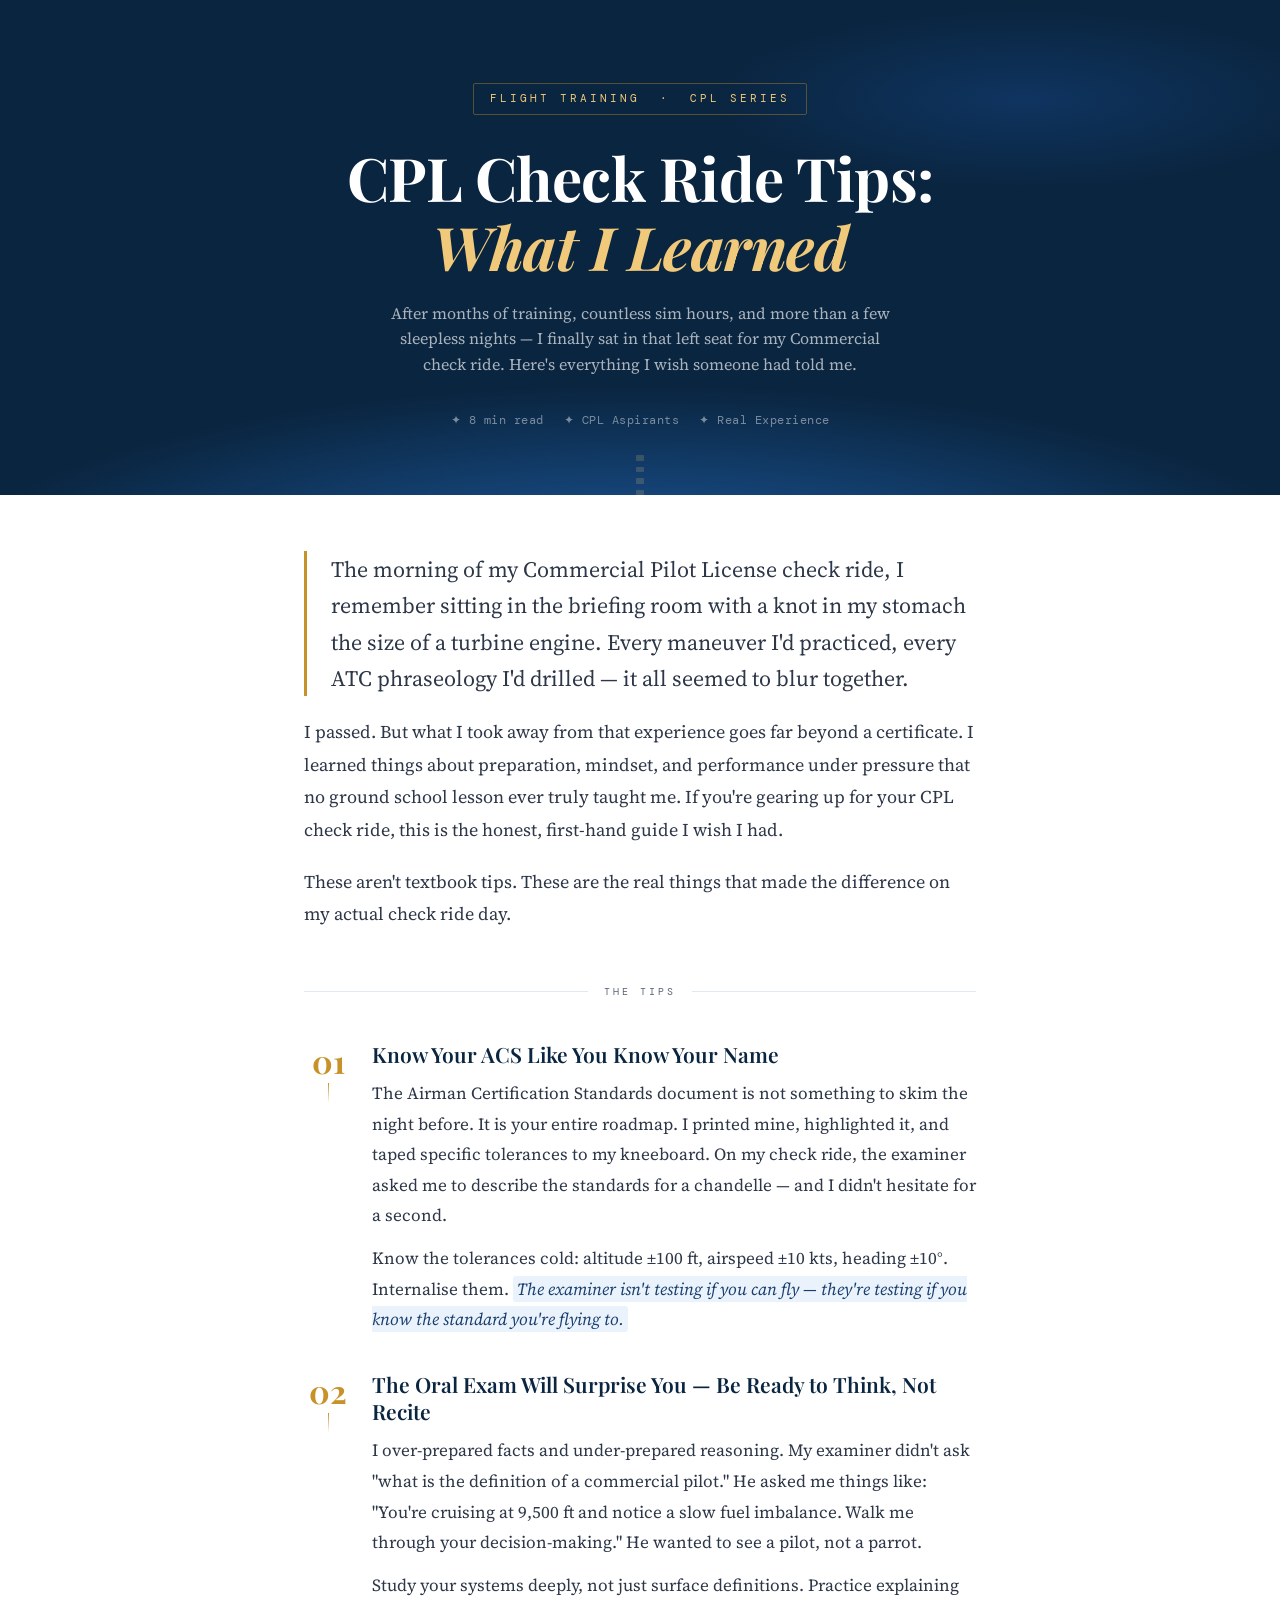
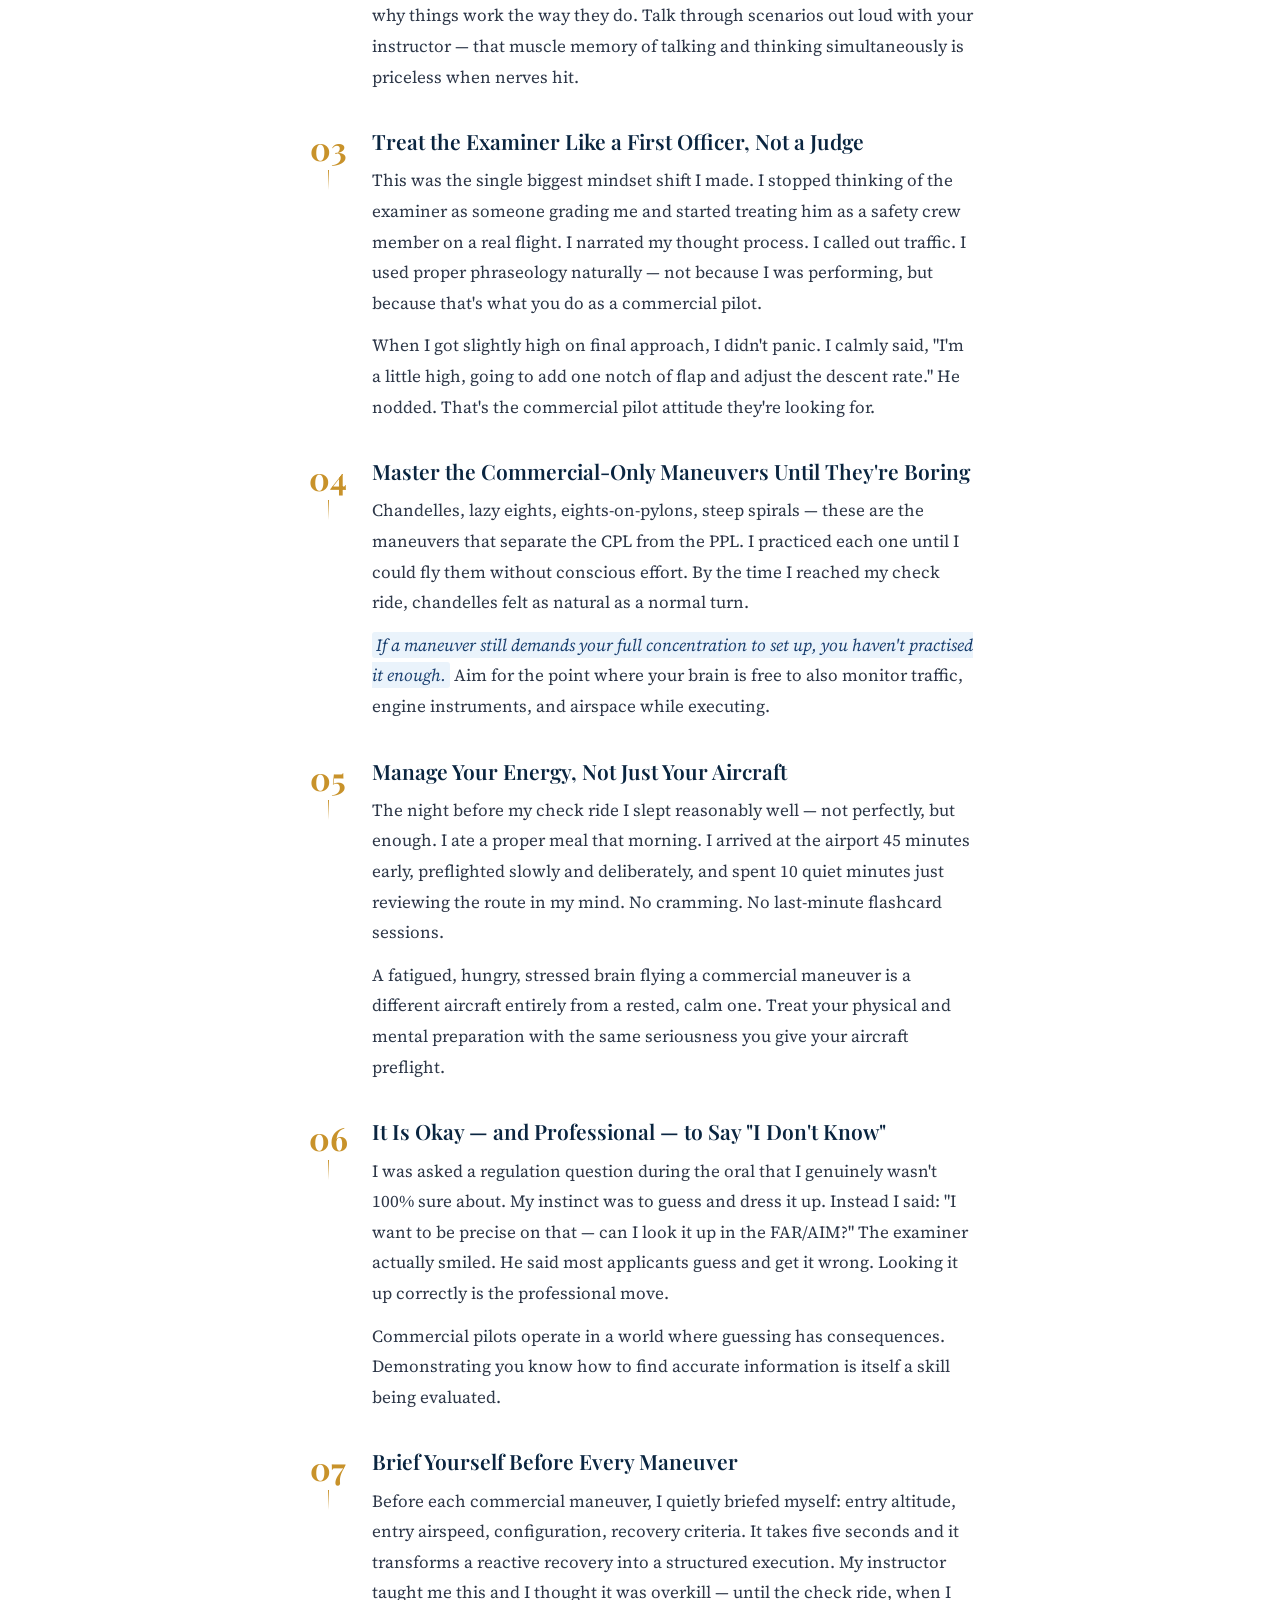
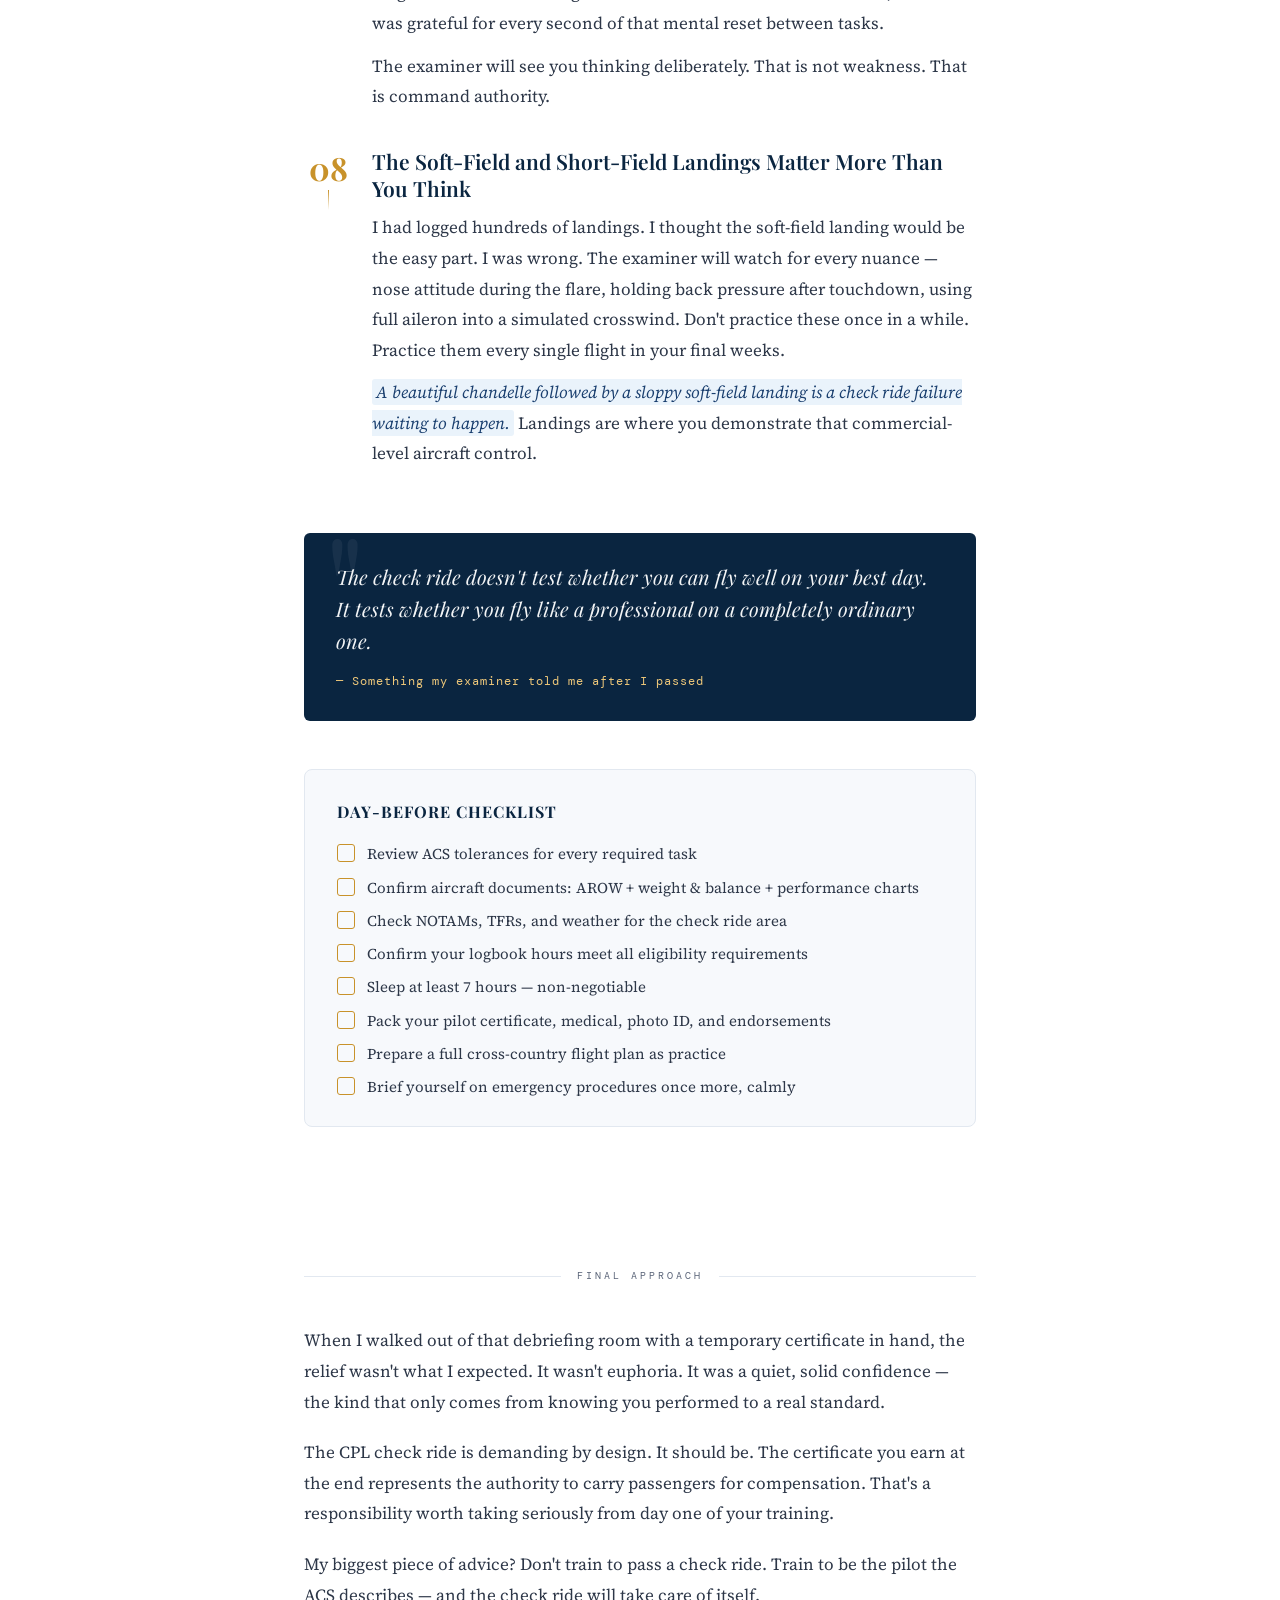
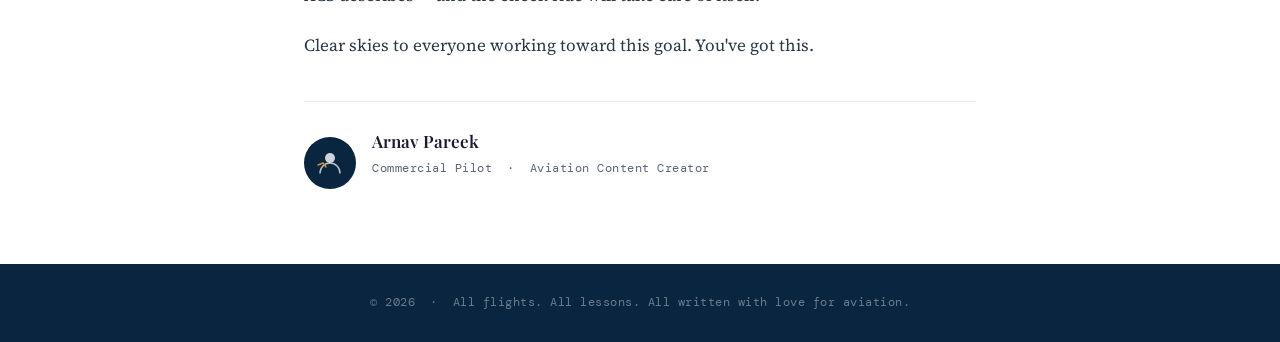
==== cpl-checklist.html @ 3a410eab "Add CPL checklist HTML file with tips and guidelines" ====
<!DOCTYPE html>
<html lang="en">
<head>
  <meta charset="UTF-8" />
  <meta name="viewport" content="width=device-width, initial-scale=1.0"/>
  <title>CPL Check Ride Tips: What I Learned | Pilot Blog</title>
  <link href="https://fonts.googleapis.com/css2?family=Playfair+Display:ital,wght@0,600;0,700;1,600&family=Source+Serif+4:opsz,wght@8..60,300;8..60,400;8..60,500&family=DM+Mono:wght@400;500&display=swap" rel="stylesheet"/>
  <style>
    *, *::before, *::after { box-sizing: border-box; margin: 0; padding: 0; }
    :root {
      --sky: #0a2540;
      --sky-mid: #1a3f6f;
      --horizon: #e8f4fd;
      --gold: #c8922a;
      --gold-light: #f0c97a;
      --ink: #1a1a2e;
      --muted: #5a6478;
      --surface: #ffffff;
      --surface-alt: #f7f9fc;
      --border: #e2e8f0;
      --accent-light: #eaf3fb;
    }
    body {
      font-family: 'Source Serif 4', Georgia, serif;
      background: var(--surface);
      color: var(--ink);
      line-height: 1.8;
      font-size: 18px;
    }
    .hero {
      background: var(--sky);
      color: #fff;
      padding: 80px 24px 64px;
      text-align: center;
      position: relative;
      overflow: hidden;
    }
    .hero::before {
      content: '';
      position: absolute;
      inset: 0;
      background: radial-gradient(ellipse 80% 60% at 50% 120%, #1e5fa8 0%, transparent 70%), radial-gradient(ellipse 40% 30% at 80% 20%, #0f3460 0%, transparent 60%);
    }
    .hero-runway {
      position: absolute;
      bottom: 0; left: 50%;
      transform: translateX(-50%);
      width: 60px;
      height: 40px;
      display: flex;
      flex-direction: column;
      gap: 6px;
      align-items: center;
      opacity: 0.18;
    }
    .hero-runway span {
      width: 8px; height: 10px;
      background: var(--gold-light);
      border-radius: 1px;
    }
    .hero-tag {
      position: relative;
      display: inline-block;
      font-family: 'DM Mono', monospace;
      font-size: 11px;
      letter-spacing: 3px;
      text-transform: uppercase;
      color: var(--gold-light);
      border: 1px solid rgba(200, 146, 42, 0.4);
      padding: 5px 16px;
      border-radius: 2px;
      margin-bottom: 28px;
    }
    .hero h1 {
      position: relative;
      font-family: 'Playfair Display', serif;
      font-size: clamp(32px, 6vw, 60px);
      font-weight: 700;
      line-height: 1.15;
      margin-bottom: 20px;
      letter-spacing: -0.5px;
    }
    .hero h1 em {
      font-style: italic;
      color: var(--gold-light);
    }
    .hero-sub {
      position: relative;
      font-size: 16px;
      color: rgba(255,255,255,0.65);
      max-width: 520px;
      margin: 0 auto 32px;
      line-height: 1.6;
    }
    .hero-meta {
      position: relative;
      display: flex;
      justify-content: center;
      align-items: center;
      gap: 20px;
      font-family: 'DM Mono', monospace;
      font-size: 12px;
      color: rgba(255,255,255,0.45);
      letter-spacing: 0.5px;
    }
    .hero-meta span { display: flex; align-items: center; gap: 6px; }
    .container {
      max-width: 720px;
      margin: 0 auto;
      padding: 0 24px;
    }
    .intro-section { padding: 56px 0 0; }
    .intro-lead {
      font-size: 22px;
      font-weight: 400;
      line-height: 1.65;
      color: var(--ink);
      border-left: 3px solid var(--gold);
      padding-left: 24px;
      margin-bottom: 32px;
    }
    .intro-section p {
      color: #2d3748;
      margin-bottom: 20px;
    }
    .section-divider {
      display: flex;
      align-items: center;
      gap: 16px;
      margin: 52px 0 40px;
    }
    .section-divider span {
      font-family: 'DM Mono', monospace;
      font-size: 10px;
      letter-spacing: 3px;
      text-transform: uppercase;
      color: var(--muted);
      white-space: nowrap;
    }
    .section-divider::before, .section-divider::after {
      content: '';
      flex: 1;
      height: 1px;
      background: var(--border);
    }
    .tips-grid {
      display: flex;
      flex-direction: column;
      gap: 36px;
      padding-bottom: 16px;
    }
    .tip-card {
      display: grid;
      grid-template-columns: 48px 1fr;
      gap: 20px;
      align-items: start;
    }
    .tip-number {
      display: flex;
      flex-direction: column;
      align-items: center;
      padding-top: 4px;
    }
    .tip-num-text {
      font-family: 'Playfair Display', serif;
      font-size: 32px;
      font-weight: 700;
      color: var(--gold);
      line-height: 1;
    }
    .tip-num-line {
      width: 1px;
      flex: 1;
      background: linear-gradient(to bottom, var(--gold), transparent);
      margin-top: 6px;
      min-height: 20px;
    }
    .tip-body h3 {
      font-family: 'Playfair Display', serif;
      font-size: 21px;
      font-weight: 600;
      color: var(--sky);
      margin-bottom: 10px;
      line-height: 1.3;
    }
    .tip-body p {
      color: #2d3748;
      font-size: 17px;
      line-height: 1.8;
      margin-bottom: 12px;
    }
    .tip-body p:last-child { margin-bottom: 0; }
    .tip-highlight {
      display: inline;
      background: var(--accent-light);
      color: var(--sky-mid);
      font-style: italic;
      padding: 1px 4px;
      border-radius: 3px;
    }
    .callout {
      background: var(--sky);
      color: #fff;
      border-radius: 6px;
      padding: 28px 32px;
      margin: 48px 0;
      position: relative;
      overflow: hidden;
    }
    .callout::before {
      content: '"';
      position: absolute;
      top: -20px; left: 20px;
      font-family: 'Playfair Display', serif;
      font-size: 140px;
      color: rgba(255,255,255,0.06);
      line-height: 1;
    }
    .callout p {
      font-family: 'Playfair Display', serif;
      font-size: 20px;
      font-style: italic;
      line-height: 1.6;
      color: rgba(255,255,255,0.95);
      position: relative;
    }
    .callout cite {
      display: block;
      margin-top: 14px;
      font-family: 'DM Mono', monospace;
      font-size: 12px;
      letter-spacing: 1px;
      color: var(--gold-light);
      font-style: normal;
    }
    .checklist-section {
      background: var(--surface-alt);
      border: 1px solid var(--border);
      border-radius: 8px;
      padding: 28px 32px;
      margin: 40px 0;
    }
    .checklist-section h4 {
      font-family: 'Playfair Display', serif;
      font-size: 16px;
      color: var(--sky);
      margin-bottom: 16px;
      text-transform: uppercase;
      letter-spacing: 1px;
    }
    .checklist-section ul {
      list-style: none;
      display: flex;
      flex-direction: column;
      gap: 10px;
    }
    .checklist-section li {
      display: flex;
      align-items: flex-start;
      gap: 12px;
      font-size: 15px;
      color: #2d3748;
      line-height: 1.55;
    }
    .checklist-section li::before {
      content: '';
      display: block;
      min-width: 18px;
      height: 18px;
      border: 1.5px solid var(--gold);
      border-radius: 3px;
      margin-top: 2px;
    }
    .closing-section {
      padding: 48px 0 64px;
    }
    .closing-section p {
      color: #2d3748;
      margin-bottom: 20px;
      font-size: 17px;
      line-height: 1.8;
    }
    .sign-off {
      margin-top: 40px;
      padding-top: 24px;
      border-top: 1px solid var(--border);
      display: flex;
      align-items: center;
      gap: 16px;
    }
    .sign-avatar {
      width: 52px; height: 52px;
      background: var(--sky);
      border-radius: 50%;
      display: flex;
      align-items: center;
      justify-content: center;
    }
    .sign-avatar svg { width: 28px; height: 28px; }
    .sign-text p:first-child {
      font-family: 'Playfair Display', serif;
      font-size: 17px;
      font-weight: 600;
      color: var(--ink);
      margin-bottom: 2px;
    }
    .sign-text p:last-child {
      font-family: 'DM Mono', monospace;
      font-size: 12px;
      color: var(--muted);
      letter-spacing: 0.5px;
    }
    footer {
      background: var(--sky);
      color: rgba(255,255,255,0.4);
      text-align: center;
      padding: 28px 16px;
      font-family: 'DM Mono', monospace;
      font-size: 12px;
      letter-spacing: 0.5px;
    }
    @media (max-width: 600px) {
      .tip-card { grid-template-columns: 36px 1fr; gap: 14px; }
      .tip-num-text { font-size: 24px; }
      .callout { padding: 22px 20px; }
      .checklist-section { padding: 22px 18px; }
    }
  </style>
</head>
<body>
  <header class="hero">
    <div class="hero-runway">
      <span></span><span></span><span></span><span></span>
    </div>
    <div class="hero-tag">Flight Training &nbsp;·&nbsp; CPL Series</div>
    <h1>CPL Check Ride Tips:<br/><em>What I Learned</em></h1>
    <p class="hero-sub">After months of training, countless sim hours, and more than a few sleepless nights — I finally sat in that left seat for my Commercial check ride. Here's everything I wish someone had told me.</p>
    <div class="hero-meta">
      <span>✦ 8 min read</span>
      <span>✦ CPL Aspirants</span>
      <span>✦ Real Experience</span>
    </div>
  </header>
  <main>
    <div class="container">
      <section class="intro-section">
        <p class="intro-lead">The morning of my Commercial Pilot License check ride, I remember sitting in the briefing room with a knot in my stomach the size of a turbine engine. Every maneuver I'd practiced, every ATC phraseology I'd drilled — it all seemed to blur together.</p>
        <p>I passed. But what I took away from that experience goes far beyond a certificate. I learned things about preparation, mindset, and performance under pressure that no ground school lesson ever truly taught me. If you're gearing up for your CPL check ride, this is the honest, first-hand guide I wish I had.</p>
        <p>These aren't textbook tips. These are the real things that made the difference on my actual check ride day.</p>
      </section>
      <div class="section-divider"><span>The Tips</span></div>
      <div class="tips-grid">
        <div class="tip-card">
          <div class="tip-number"><span class="tip-num-text">01</span><div class="tip-num-line"></div></div>
          <div class="tip-body">
            <h3>Know Your ACS Like You Know Your Name</h3>
            <p>The Airman Certification Standards document is not something to skim the night before. It is your entire roadmap. I printed mine, highlighted it, and taped specific tolerances to my kneeboard. On my check ride, the examiner asked me to describe the standards for a chandelle — and I didn't hesitate for a second.</p>
            <p>Know the tolerances cold: altitude ±100 ft, airspeed ±10 kts, heading ±10°. Internalise them. <span class="tip-highlight">The examiner isn't testing if you can fly — they're testing if you know the standard you're flying to.</span></p>
          </div>
        </div>
        <div class="tip-card">
          <div class="tip-number"><span class="tip-num-text">02</span><div class="tip-num-line"></div></div>
          <div class="tip-body">
            <h3>The Oral Exam Will Surprise You — Be Ready to Think, Not Recite</h3>
            <p>I over-prepared facts and under-prepared reasoning. My examiner didn't ask "what is the definition of a commercial pilot." He asked me things like: "You're cruising at 9,500 ft and notice a slow fuel imbalance. Walk me through your decision-making." He wanted to see a pilot, not a parrot.</p>
            <p>Study your systems deeply, not just surface definitions. Practice explaining why things work the way they do. Talk through scenarios out loud with your instructor — that muscle memory of talking and thinking simultaneously is priceless when nerves hit.</p>
          </div>
        </div>
        <div class="tip-card">
          <div class="tip-number"><span class="tip-num-text">03</span><div class="tip-num-line"></div></div>
          <div class="tip-body">
            <h3>Treat the Examiner Like a First Officer, Not a Judge</h3>
            <p>This was the single biggest mindset shift I made. I stopped thinking of the examiner as someone grading me and started treating him as a safety crew member on a real flight. I narrated my thought process. I called out traffic. I used proper phraseology naturally — not because I was performing, but because that's what you do as a commercial pilot.</p>
            <p>When I got slightly high on final approach, I didn't panic. I calmly said, "I'm a little high, going to add one notch of flap and adjust the descent rate." He nodded. That's the commercial pilot attitude they're looking for.</p>
          </div>
        </div>
        <div class="tip-card">
          <div class="tip-number"><span class="tip-num-text">04</span><div class="tip-num-line"></div></div>
          <div class="tip-body">
            <h3>Master the Commercial-Only Maneuvers Until They're Boring</h3>
            <p>Chandelles, lazy eights, eights-on-pylons, steep spirals — these are the maneuvers that separate the CPL from the PPL. I practiced each one until I could fly them without conscious effort. By the time I reached my check ride, chandelles felt as natural as a normal turn.</p>
            <p><span class="tip-highlight">If a maneuver still demands your full concentration to set up, you haven't practised it enough.</span> Aim for the point where your brain is free to also monitor traffic, engine instruments, and airspace while executing.</p>
          </div>
        </div>
        <div class="tip-card">
          <div class="tip-number"><span class="tip-num-text">05</span><div class="tip-num-line"></div></div>
          <div class="tip-body">
            <h3>Manage Your Energy, Not Just Your Aircraft</h3>
            <p>The night before my check ride I slept reasonably well — not perfectly, but enough. I ate a proper meal that morning. I arrived at the airport 45 minutes early, preflighted slowly and deliberately, and spent 10 quiet minutes just reviewing the route in my mind. No cramming. No last-minute flashcard sessions.</p>
            <p>A fatigued, hungry, stressed brain flying a commercial maneuver is a different aircraft entirely from a rested, calm one. Treat your physical and mental preparation with the same seriousness you give your aircraft preflight.</p>
          </div>
        </div>
        <div class="tip-card">
          <div class="tip-number"><span class="tip-num-text">06</span><div class="tip-num-line"></div></div>
          <div class="tip-body">
            <h3>It Is Okay — and Professional — to Say "I Don't Know"</h3>
            <p>I was asked a regulation question during the oral that I genuinely wasn't 100% sure about. My instinct was to guess and dress it up. Instead I said: "I want to be precise on that — can I look it up in the FAR/AIM?" The examiner actually smiled. He said most applicants guess and get it wrong. Looking it up correctly is the professional move.</p>
            <p>Commercial pilots operate in a world where guessing has consequences. Demonstrating you know how to find accurate information is itself a skill being evaluated.</p>
          </div>
        </div>
        <div class="tip-card">
          <div class="tip-number"><span class="tip-num-text">07</span><div class="tip-num-line"></div></div>
          <div class="tip-body">
            <h3>Brief Yourself Before Every Maneuver</h3>
            <p>Before each commercial maneuver, I quietly briefed myself: entry altitude, entry airspeed, configuration, recovery criteria. It takes five seconds and it transforms a reactive recovery into a structured execution. My instructor taught me this and I thought it was overkill — until the check ride, when I was grateful for every second of that mental reset between tasks.</p>
            <p>The examiner will see you thinking deliberately. That is not weakness. That is command authority.</p>
          </div>
        </div>
        <div class="tip-card">
          <div class="tip-number"><span class="tip-num-text">08</span><div class="tip-num-line"></div></div>
          <div class="tip-body">
            <h3>The Soft-Field and Short-Field Landings Matter More Than You Think</h3>
            <p>I had logged hundreds of landings. I thought the soft-field landing would be the easy part. I was wrong. The examiner will watch for every nuance — nose attitude during the flare, holding back pressure after touchdown, using full aileron into a simulated crosswind. Don't practice these once in a while. Practice them every single flight in your final weeks.</p>
            <p><span class="tip-highlight">A beautiful chandelle followed by a sloppy soft-field landing is a check ride failure waiting to happen.</span> Landings are where you demonstrate that commercial-level aircraft control.</p>
          </div>
        </div>
      </div>
      <blockquote class="callout">
        <p>The check ride doesn't test whether you can fly well on your best day. It tests whether you fly like a professional on a completely ordinary one.</p>
        <cite>— Something my examiner told me after I passed</cite>
      </blockquote>
      <div class="checklist-section">
        <h4>Day-Before Checklist</h4>
        <ul>
          <li>Review ACS tolerances for every required task</li>
          <li>Confirm aircraft documents: AROW + weight & balance + performance charts</li>
          <li>Check NOTAMs, TFRs, and weather for the check ride area</li>
          <li>Confirm your logbook hours meet all eligibility requirements</li>
          <li>Sleep at least 7 hours — non-negotiable</li>
          <li>Pack your pilot certificate, medical, photo ID, and endorsements</li>
          <li>Prepare a full cross-country flight plan as practice</li>
          <li>Brief yourself on emergency procedures once more, calmly</li>
        </ul>
      </div>
      <section class="closing-section">
        <div class="section-divider"><span>Final Approach</span></div>
        <p>When I walked out of that debriefing room with a temporary certificate in hand, the relief wasn't what I expected. It wasn't euphoria. It was a quiet, solid confidence — the kind that only comes from knowing you performed to a real standard.</p>
        <p>The CPL check ride is demanding by design. It should be. The certificate you earn at the end represents the authority to carry passengers for compensation. That's a responsibility worth taking seriously from day one of your training.</p>
        <p>My biggest piece of advice? Don't train to pass a check ride. Train to be the pilot the ACS describes — and the check ride will take care of itself.</p>
        <p>Clear skies to everyone working toward this goal. You've got this.</p>
        <div class="sign-off">
          <div class="sign-avatar">
            <svg viewBox="0 0 28 28" fill="none" xmlns="http://www.w3.org/2000/svg">
              <circle cx="14" cy="9" r="5" fill="rgba(255,255,255,0.8)"/>
              <path d="M4 24c0-5.523 4.477-10 10-10s10 4.477 10 10" stroke="rgba(255,255,255,0.7)" stroke-width="1.5" stroke-linecap="round"/>
              <path d="M2 16l5-2 3 4" stroke="#c8922a" stroke-width="1.5" stroke-linecap="round" stroke-linejoin="round"/>
            </svg>
          </div>
          <div class="sign-text">
            <p>Arnav Pareek</p>
            <p>Commercial Pilot &nbsp;·&nbsp; Aviation Content Creator</p>
          </div>
        </div>
      </section>
    </div>
  </main>
  <footer>
    <p>© 2026 &nbsp;·&nbsp; All flights. All lessons. All written with love for aviation.</p>
  </footer>
</body>
</html>
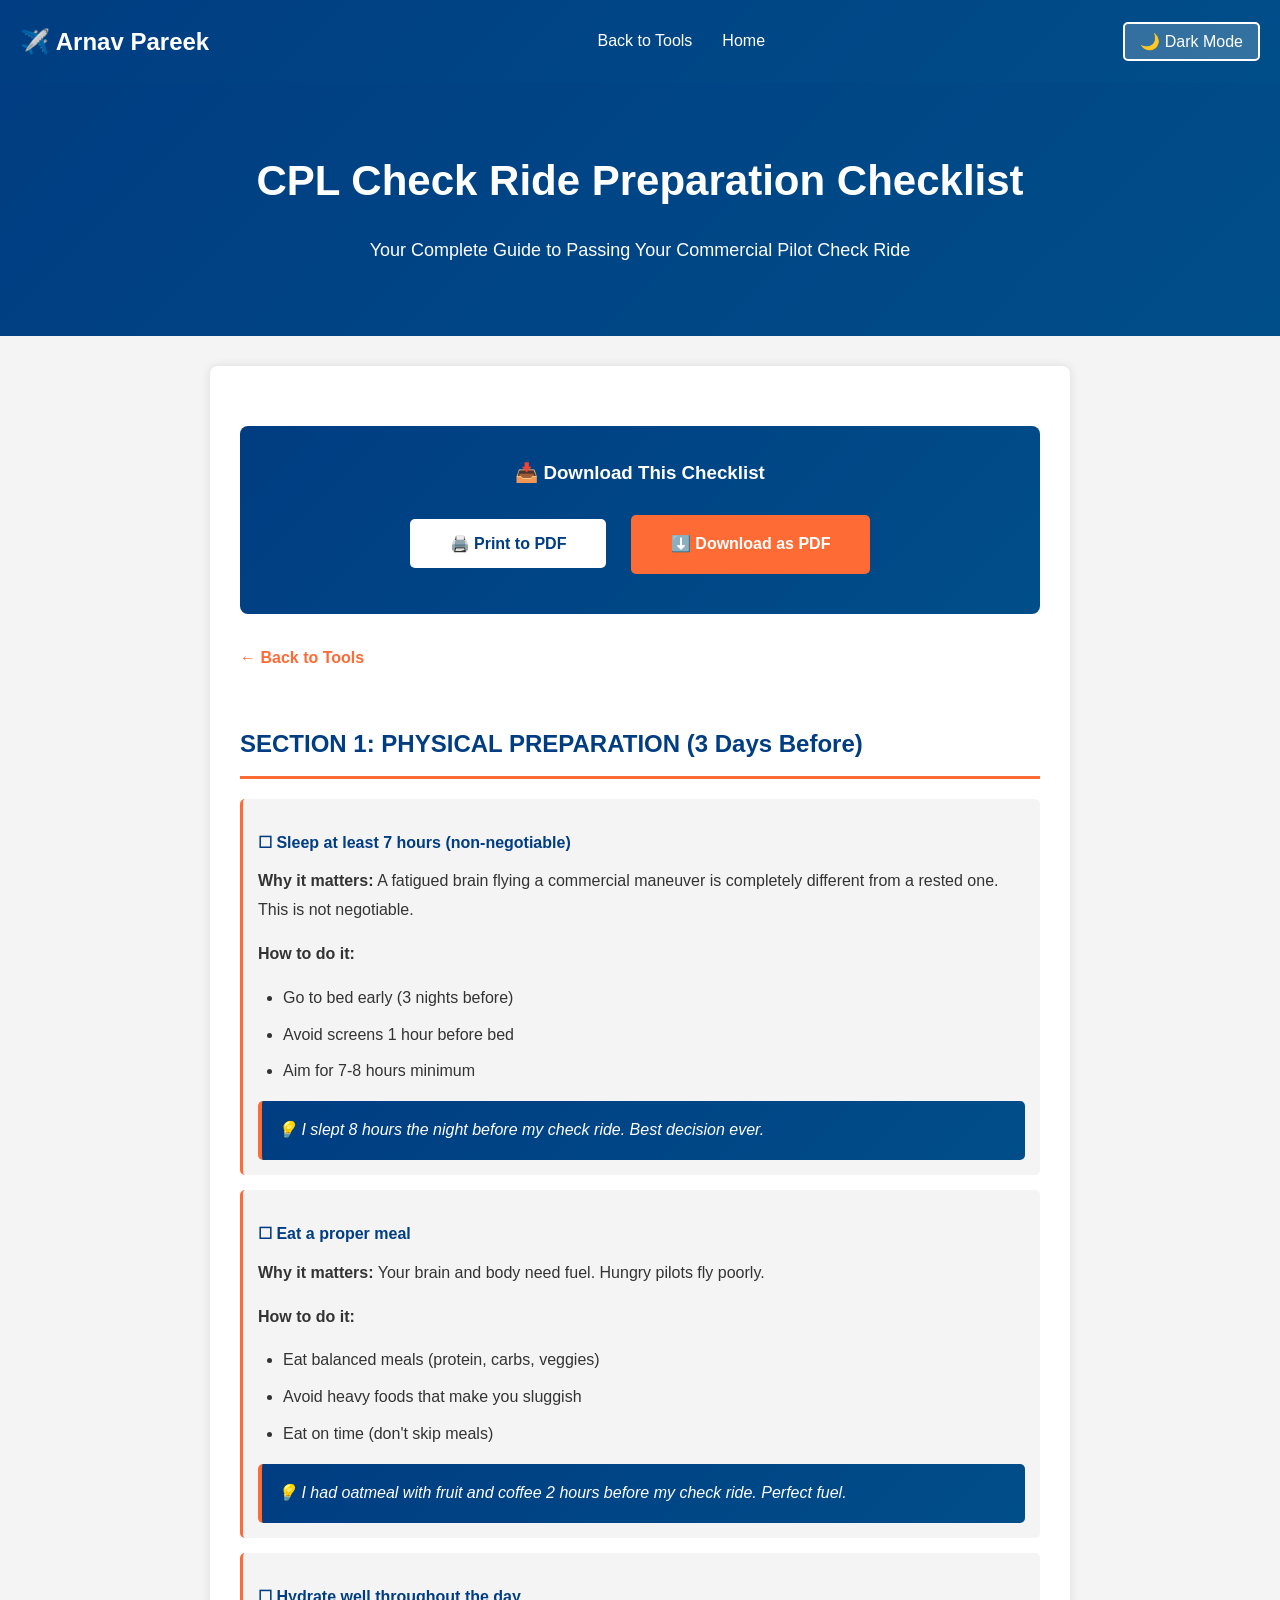
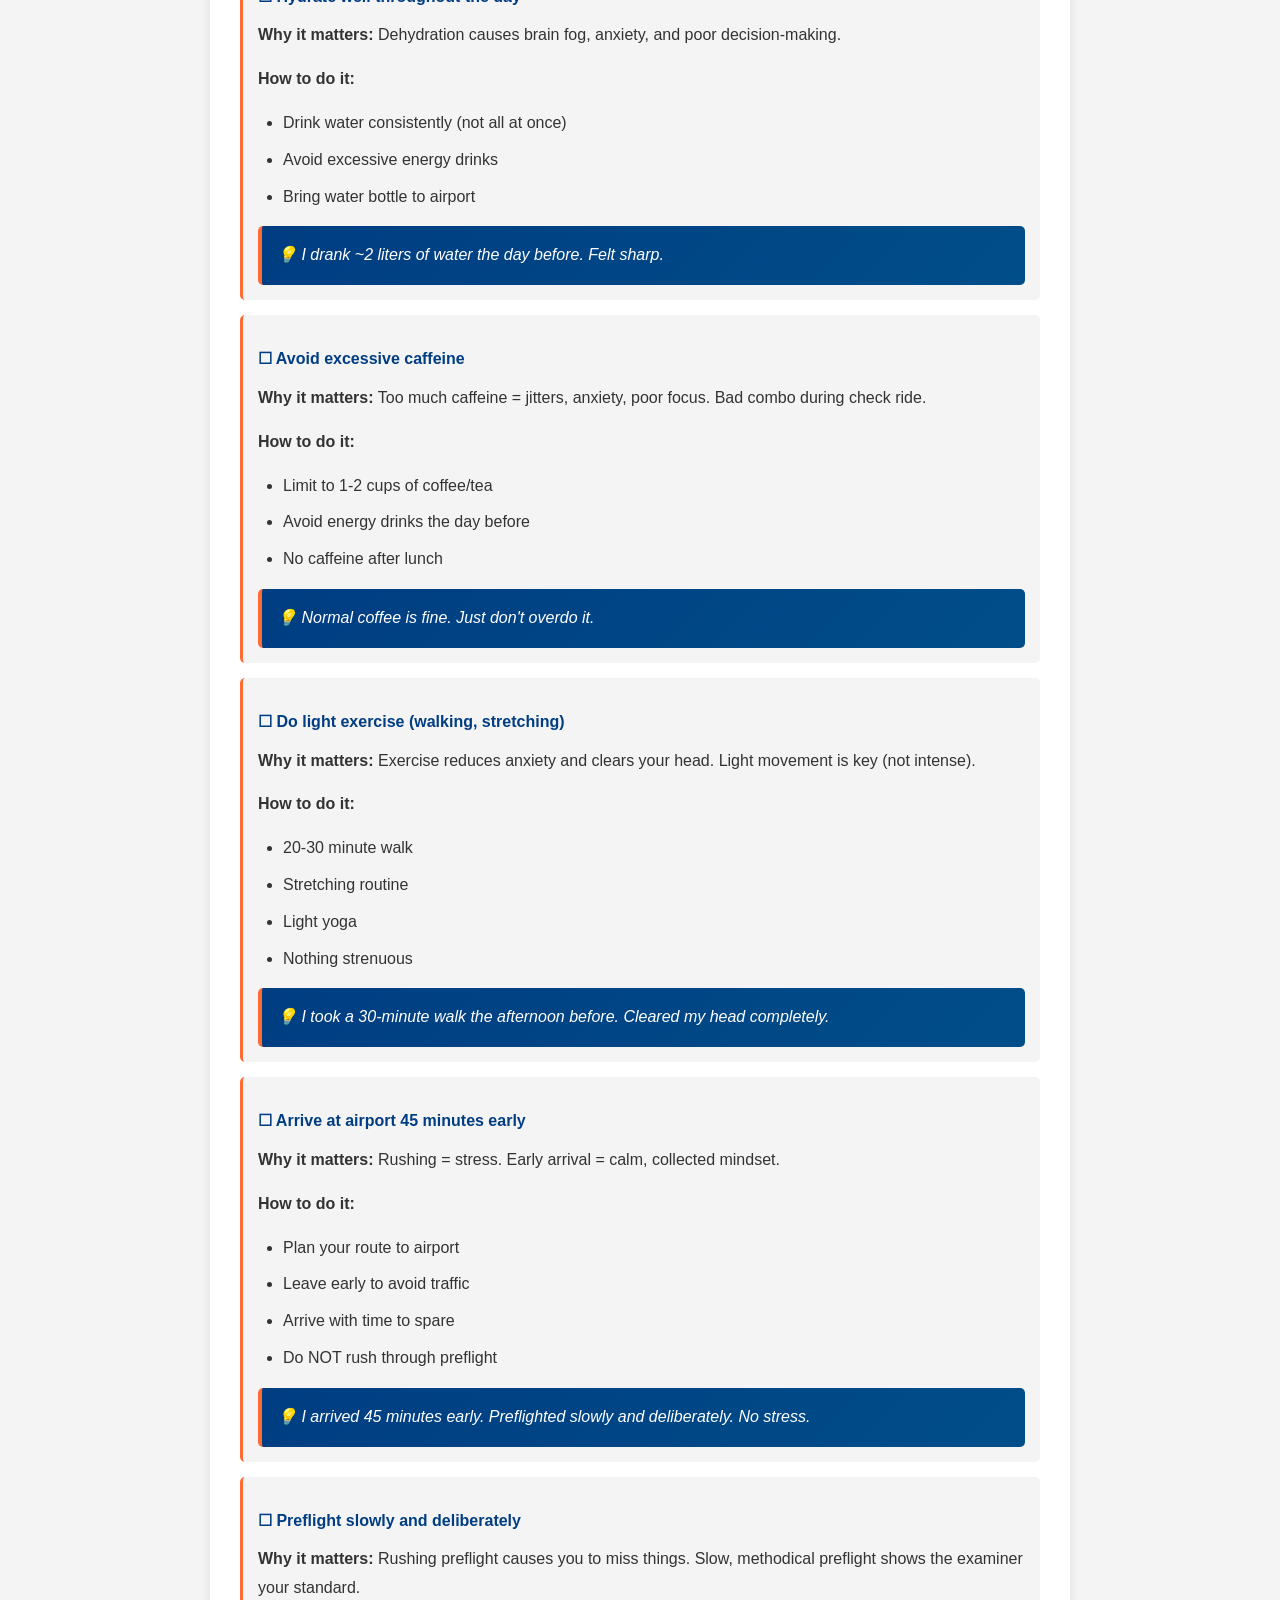
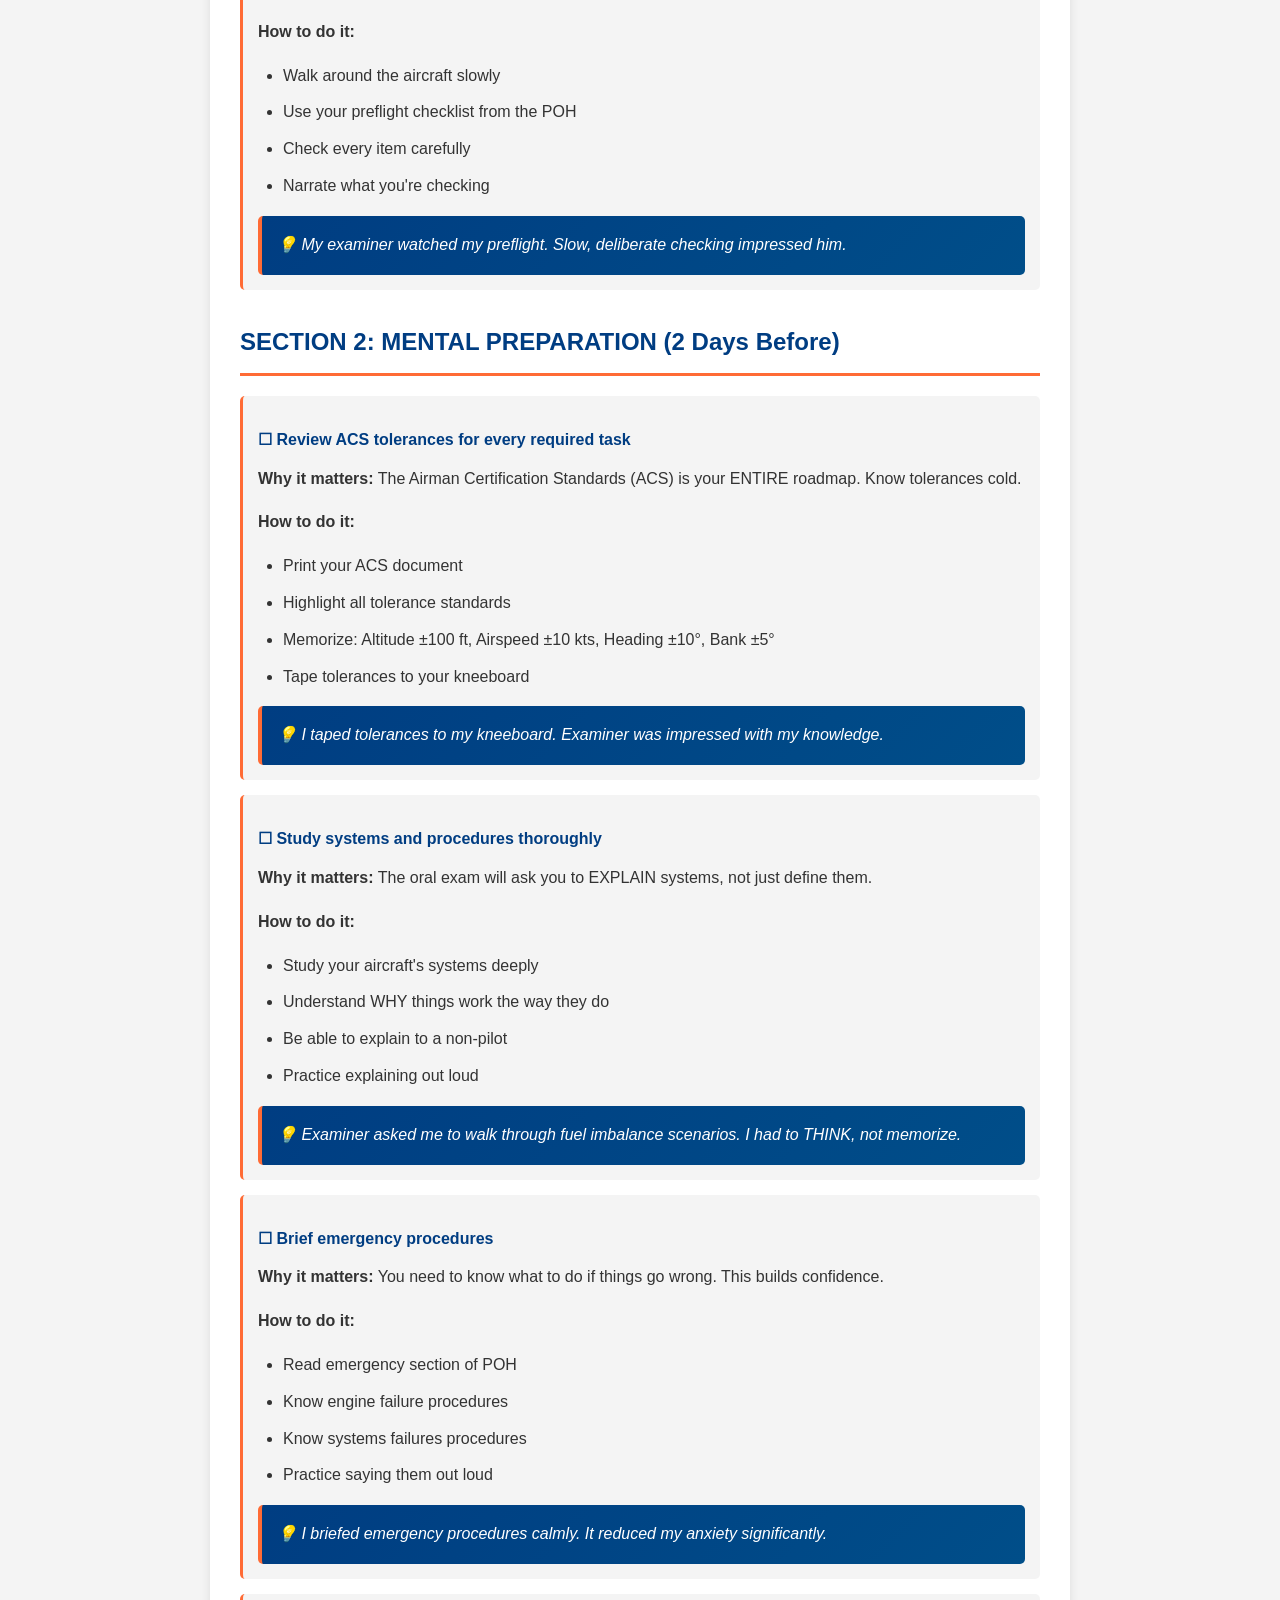
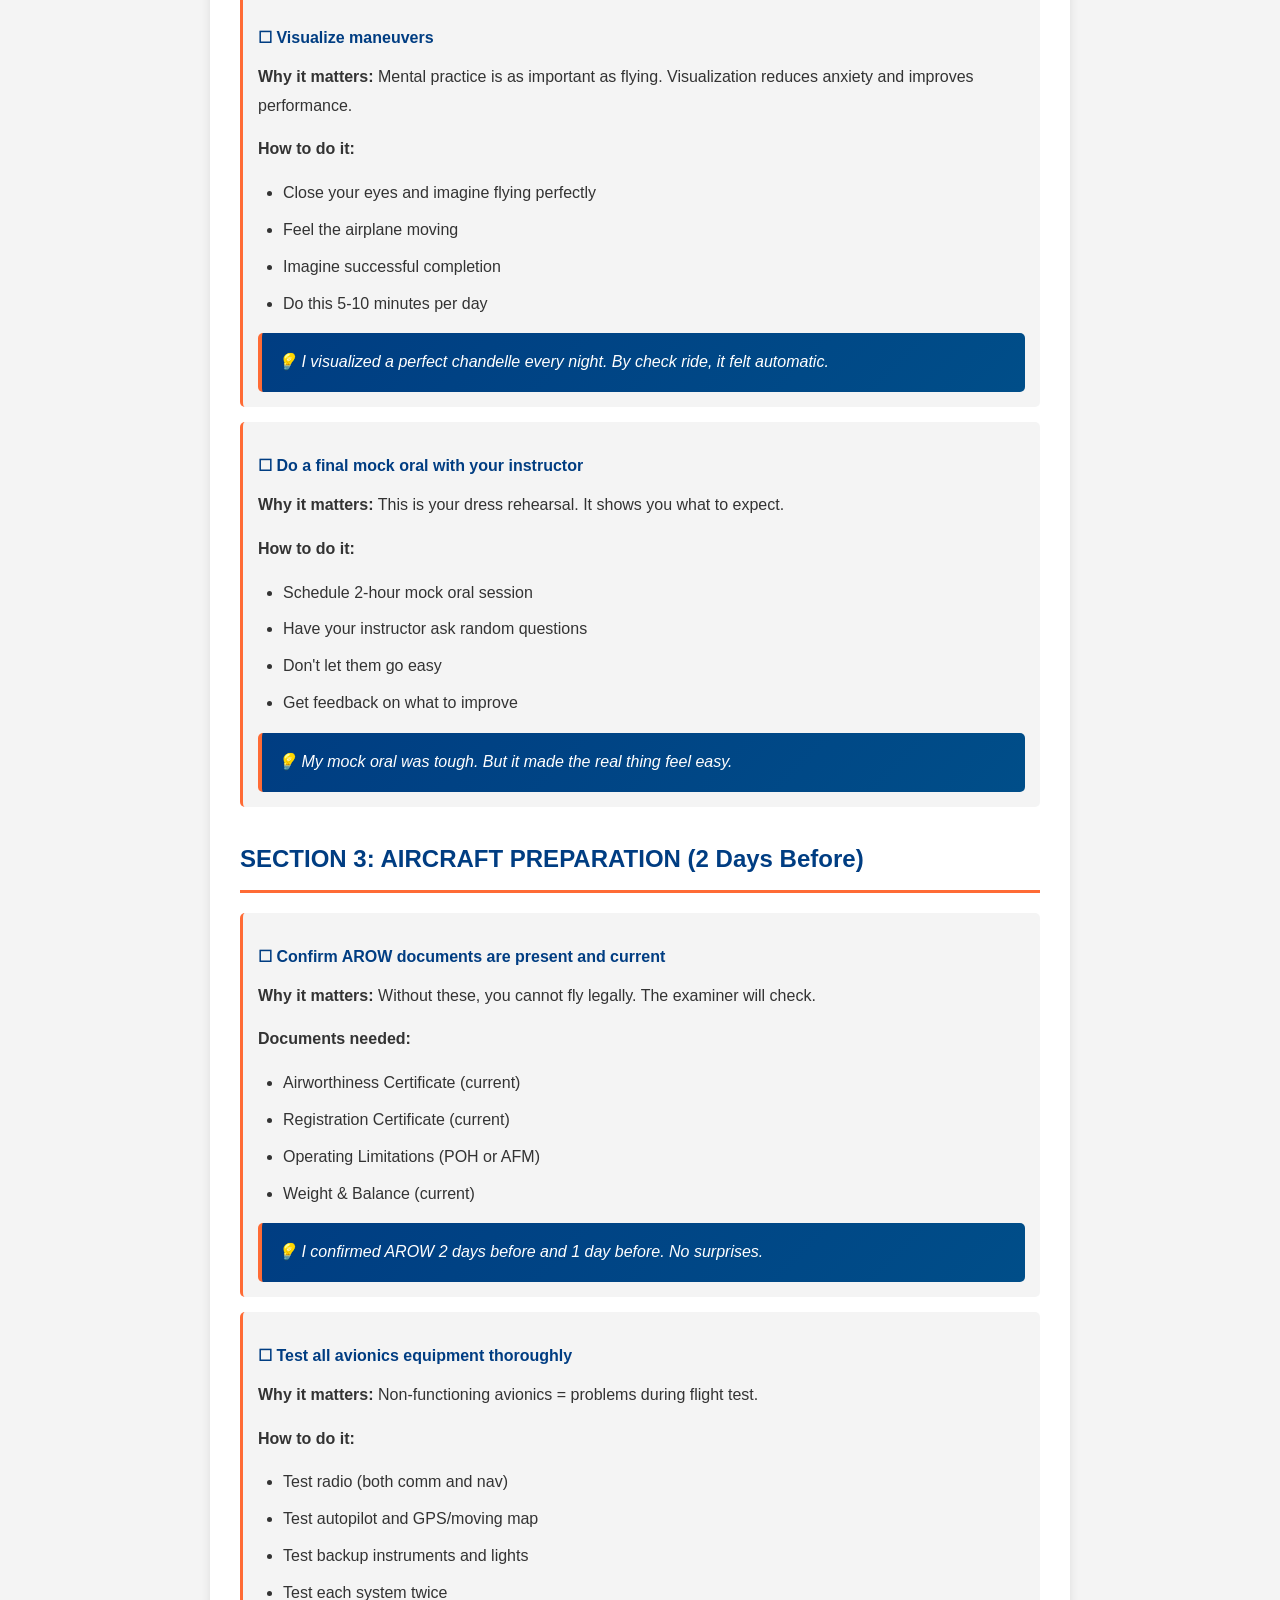
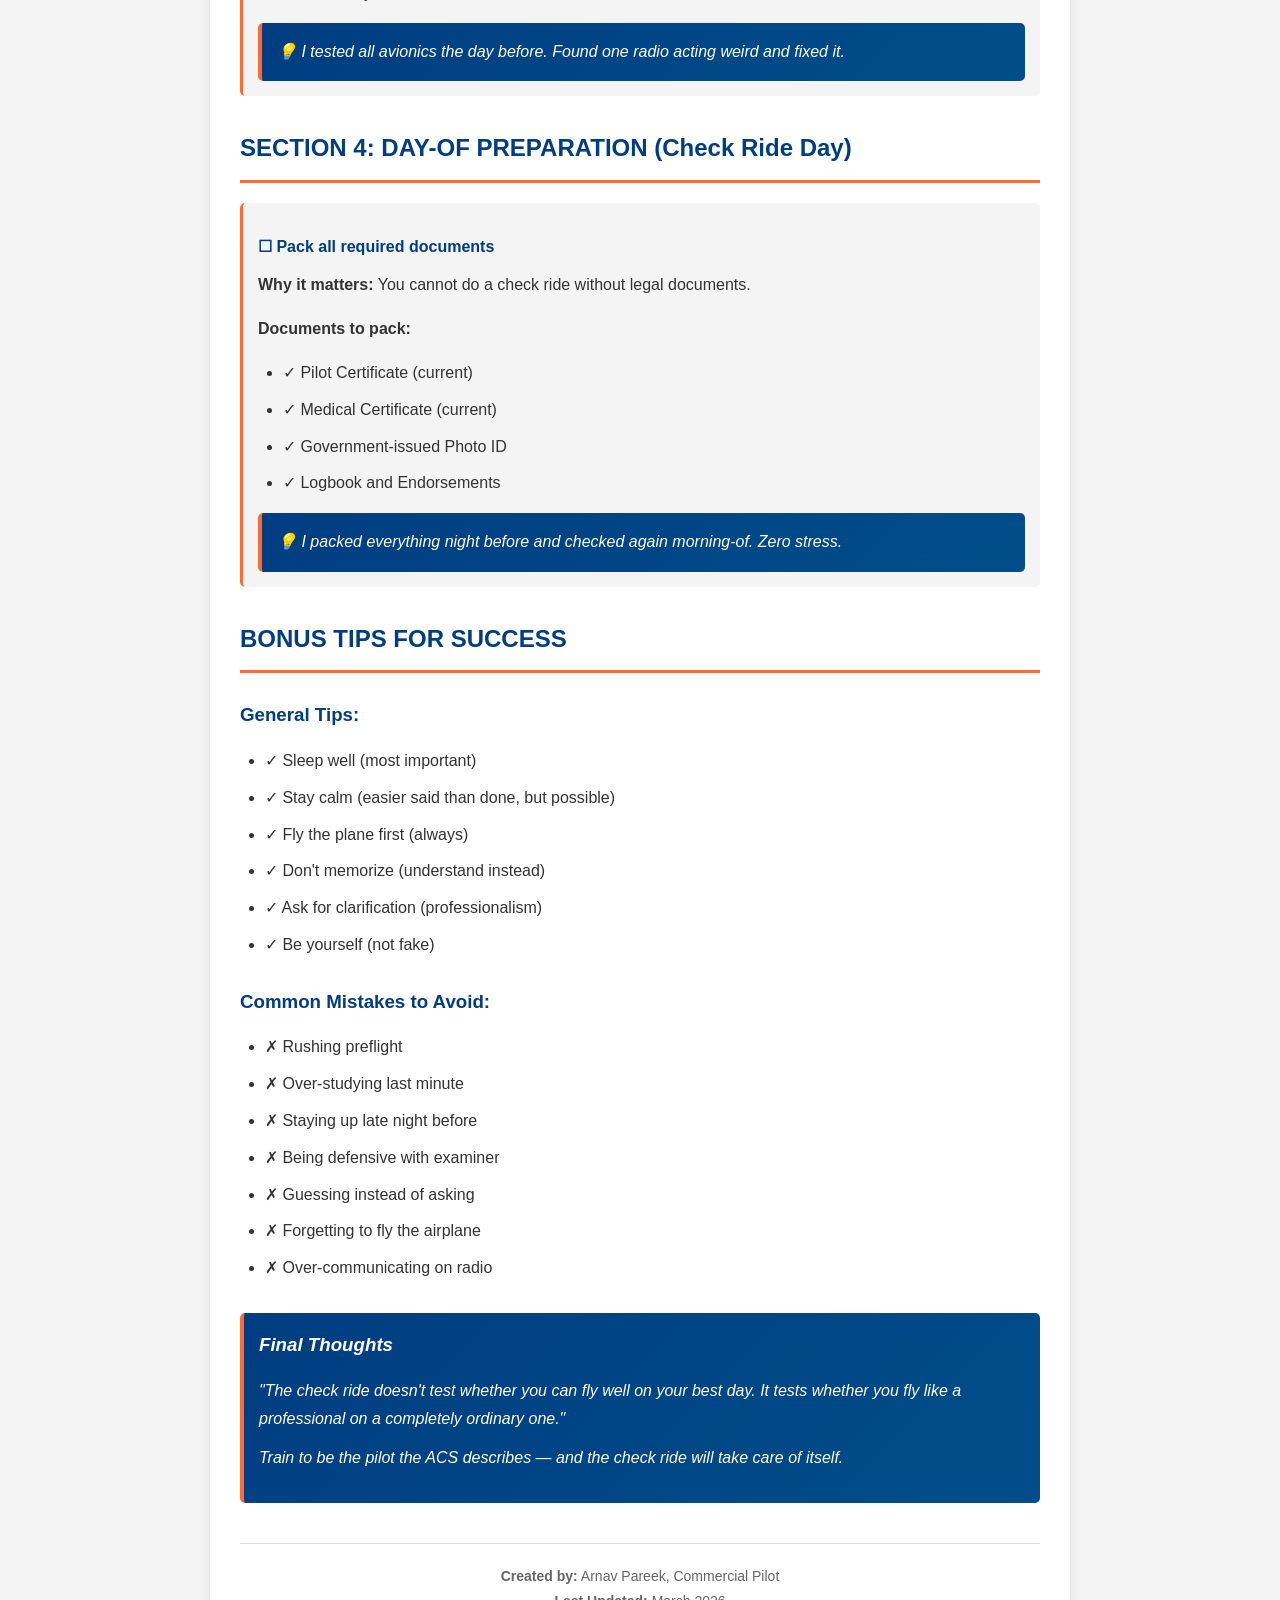
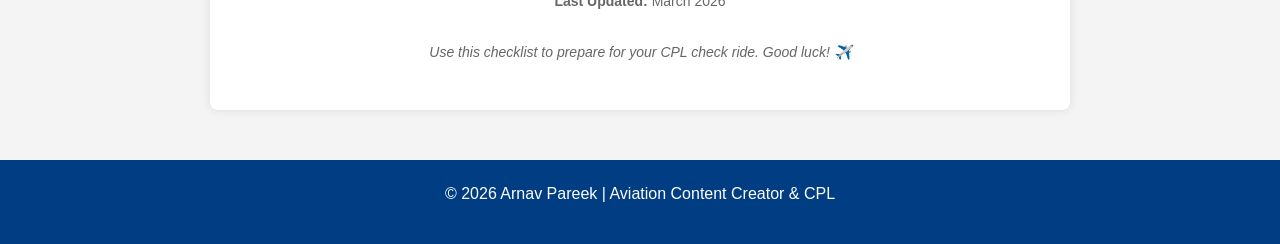
==== commit 96bf8942: "Update cpl-checklist.html" ====
--- a/cpl-checklist.html
+++ b/cpl-checklist.html
@@ -1,461 +1,563 @@
 <!DOCTYPE html>
 <html lang="en">
 <head>
-  <meta charset="UTF-8" />
-  <meta name="viewport" content="width=device-width, initial-scale=1.0"/>
-  <title>CPL Check Ride Tips: What I Learned | Pilot Blog</title>
-  <link href="https://fonts.googleapis.com/css2?family=Playfair+Display:ital,wght@0,600;0,700;1,600&family=Source+Serif+4:opsz,wght@8..60,300;8..60,400;8..60,500&family=DM+Mono:wght@400;500&display=swap" rel="stylesheet"/>
-  <style>
-    *, *::before, *::after { box-sizing: border-box; margin: 0; padding: 0; }
-    :root {
-      --sky: #0a2540;
-      --sky-mid: #1a3f6f;
-      --horizon: #e8f4fd;
-      --gold: #c8922a;
-      --gold-light: #f0c97a;
-      --ink: #1a1a2e;
-      --muted: #5a6478;
-      --surface: #ffffff;
-      --surface-alt: #f7f9fc;
-      --border: #e2e8f0;
-      --accent-light: #eaf3fb;
-    }
-    body {
-      font-family: 'Source Serif 4', Georgia, serif;
-      background: var(--surface);
-      color: var(--ink);
-      line-height: 1.8;
-      font-size: 18px;
-    }
-    .hero {
-      background: var(--sky);
-      color: #fff;
-      padding: 80px 24px 64px;
-      text-align: center;
-      position: relative;
-      overflow: hidden;
-    }
-    .hero::before {
-      content: '';
-      position: absolute;
-      inset: 0;
-      background: radial-gradient(ellipse 80% 60% at 50% 120%, #1e5fa8 0%, transparent 70%), radial-gradient(ellipse 40% 30% at 80% 20%, #0f3460 0%, transparent 60%);
-    }
-    .hero-runway {
-      position: absolute;
-      bottom: 0; left: 50%;
-      transform: translateX(-50%);
-      width: 60px;
-      height: 40px;
-      display: flex;
-      flex-direction: column;
-      gap: 6px;
-      align-items: center;
-      opacity: 0.18;
-    }
-    .hero-runway span {
-      width: 8px; height: 10px;
-      background: var(--gold-light);
-      border-radius: 1px;
-    }
-    .hero-tag {
-      position: relative;
-      display: inline-block;
-      font-family: 'DM Mono', monospace;
-      font-size: 11px;
-      letter-spacing: 3px;
-      text-transform: uppercase;
-      color: var(--gold-light);
-      border: 1px solid rgba(200, 146, 42, 0.4);
-      padding: 5px 16px;
-      border-radius: 2px;
-      margin-bottom: 28px;
-    }
-    .hero h1 {
-      position: relative;
-      font-family: 'Playfair Display', serif;
-      font-size: clamp(32px, 6vw, 60px);
-      font-weight: 700;
-      line-height: 1.15;
-      margin-bottom: 20px;
-      letter-spacing: -0.5px;
-    }
-    .hero h1 em {
-      font-style: italic;
-      color: var(--gold-light);
-    }
-    .hero-sub {
-      position: relative;
-      font-size: 16px;
-      color: rgba(255,255,255,0.65);
-      max-width: 520px;
-      margin: 0 auto 32px;
-      line-height: 1.6;
-    }
-    .hero-meta {
-      position: relative;
-      display: flex;
-      justify-content: center;
-      align-items: center;
-      gap: 20px;
-      font-family: 'DM Mono', monospace;
-      font-size: 12px;
-      color: rgba(255,255,255,0.45);
-      letter-spacing: 0.5px;
-    }
-    .hero-meta span { display: flex; align-items: center; gap: 6px; }
-    .container {
-      max-width: 720px;
-      margin: 0 auto;
-      padding: 0 24px;
-    }
-    .intro-section { padding: 56px 0 0; }
-    .intro-lead {
-      font-size: 22px;
-      font-weight: 400;
-      line-height: 1.65;
-      color: var(--ink);
-      border-left: 3px solid var(--gold);
-      padding-left: 24px;
-      margin-bottom: 32px;
-    }
-    .intro-section p {
-      color: #2d3748;
-      margin-bottom: 20px;
-    }
-    .section-divider {
-      display: flex;
-      align-items: center;
-      gap: 16px;
-      margin: 52px 0 40px;
-    }
-    .section-divider span {
-      font-family: 'DM Mono', monospace;
-      font-size: 10px;
-      letter-spacing: 3px;
-      text-transform: uppercase;
-      color: var(--muted);
-      white-space: nowrap;
-    }
-    .section-divider::before, .section-divider::after {
-      content: '';
-      flex: 1;
-      height: 1px;
-      background: var(--border);
-    }
-    .tips-grid {
-      display: flex;
-      flex-direction: column;
-      gap: 36px;
-      padding-bottom: 16px;
-    }
-    .tip-card {
-      display: grid;
-      grid-template-columns: 48px 1fr;
-      gap: 20px;
-      align-items: start;
-    }
-    .tip-number {
-      display: flex;
-      flex-direction: column;
-      align-items: center;
-      padding-top: 4px;
-    }
-    .tip-num-text {
-      font-family: 'Playfair Display', serif;
-      font-size: 32px;
-      font-weight: 700;
-      color: var(--gold);
-      line-height: 1;
-    }
-    .tip-num-line {
-      width: 1px;
-      flex: 1;
-      background: linear-gradient(to bottom, var(--gold), transparent);
-      margin-top: 6px;
-      min-height: 20px;
-    }
-    .tip-body h3 {
-      font-family: 'Playfair Display', serif;
-      font-size: 21px;
-      font-weight: 600;
-      color: var(--sky);
-      margin-bottom: 10px;
-      line-height: 1.3;
-    }
-    .tip-body p {
-      color: #2d3748;
-      font-size: 17px;
-      line-height: 1.8;
-      margin-bottom: 12px;
-    }
-    .tip-body p:last-child { margin-bottom: 0; }
-    .tip-highlight {
-      display: inline;
-      background: var(--accent-light);
-      color: var(--sky-mid);
-      font-style: italic;
-      padding: 1px 4px;
-      border-radius: 3px;
-    }
-    .callout {
-      background: var(--sky);
-      color: #fff;
-      border-radius: 6px;
-      padding: 28px 32px;
-      margin: 48px 0;
-      position: relative;
-      overflow: hidden;
-    }
-    .callout::before {
-      content: '"';
-      position: absolute;
-      top: -20px; left: 20px;
-      font-family: 'Playfair Display', serif;
-      font-size: 140px;
-      color: rgba(255,255,255,0.06);
-      line-height: 1;
-    }
-    .callout p {
-      font-family: 'Playfair Display', serif;
-      font-size: 20px;
-      font-style: italic;
-      line-height: 1.6;
-      color: rgba(255,255,255,0.95);
-      position: relative;
-    }
-    .callout cite {
-      display: block;
-      margin-top: 14px;
-      font-family: 'DM Mono', monospace;
-      font-size: 12px;
-      letter-spacing: 1px;
-      color: var(--gold-light);
-      font-style: normal;
-    }
-    .checklist-section {
-      background: var(--surface-alt);
-      border: 1px solid var(--border);
-      border-radius: 8px;
-      padding: 28px 32px;
-      margin: 40px 0;
-    }
-    .checklist-section h4 {
-      font-family: 'Playfair Display', serif;
-      font-size: 16px;
-      color: var(--sky);
-      margin-bottom: 16px;
-      text-transform: uppercase;
-      letter-spacing: 1px;
-    }
-    .checklist-section ul {
-      list-style: none;
-      display: flex;
-      flex-direction: column;
-      gap: 10px;
-    }
-    .checklist-section li {
-      display: flex;
-      align-items: flex-start;
-      gap: 12px;
-      font-size: 15px;
-      color: #2d3748;
-      line-height: 1.55;
-    }
-    .checklist-section li::before {
-      content: '';
-      display: block;
-      min-width: 18px;
-      height: 18px;
-      border: 1.5px solid var(--gold);
-      border-radius: 3px;
-      margin-top: 2px;
-    }
-    .closing-section {
-      padding: 48px 0 64px;
-    }
-    .closing-section p {
-      color: #2d3748;
-      margin-bottom: 20px;
-      font-size: 17px;
-      line-height: 1.8;
-    }
-    .sign-off {
-      margin-top: 40px;
-      padding-top: 24px;
-      border-top: 1px solid var(--border);
-      display: flex;
-      align-items: center;
-      gap: 16px;
-    }
-    .sign-avatar {
-      width: 52px; height: 52px;
-      background: var(--sky);
-      border-radius: 50%;
-      display: flex;
-      align-items: center;
-      justify-content: center;
-    }
-    .sign-avatar svg { width: 28px; height: 28px; }
-    .sign-text p:first-child {
-      font-family: 'Playfair Display', serif;
-      font-size: 17px;
-      font-weight: 600;
-      color: var(--ink);
-      margin-bottom: 2px;
-    }
-    .sign-text p:last-child {
-      font-family: 'DM Mono', monospace;
-      font-size: 12px;
-      color: var(--muted);
-      letter-spacing: 0.5px;
-    }
-    footer {
-      background: var(--sky);
-      color: rgba(255,255,255,0.4);
-      text-align: center;
-      padding: 28px 16px;
-      font-family: 'DM Mono', monospace;
-      font-size: 12px;
-      letter-spacing: 0.5px;
-    }
-    @media (max-width: 600px) {
-      .tip-card { grid-template-columns: 36px 1fr; gap: 14px; }
-      .tip-num-text { font-size: 24px; }
-      .callout { padding: 22px 20px; }
-      .checklist-section { padding: 22px 18px; }
-    }
-  </style>
+    <meta charset="UTF-8">
+    <meta name="viewport" content="width=device-width, initial-scale=1.0">
+    <title>CPL Check Ride Preparation Checklist - Arnav Pareek</title>
+    <style>
+        :root {
+            --bg-color: #f4f4f4;
+            --text-color: #333;
+            --header-bg: linear-gradient(135deg, #003d82, #004e89);
+            --accent-color: #ff6b35;
+            --card-bg: white;
+        }
+
+        html.dark-mode {
+            --bg-color: #1a1a1a;
+            --text-color: #e0e0e0;
+            --header-bg: linear-gradient(135deg, #001a4d, #002966);
+            --accent-color: #ff8c42;
+            --card-bg: #2a2a2a;
+        }
+
+        html { scroll-behavior: smooth; }
+        * { margin: 0; padding: 0; box-sizing: border-box; }
+        
+        body { 
+            font-family: Arial, sans-serif; 
+            line-height: 1.8; 
+            color: var(--text-color); 
+            background: var(--bg-color);
+            transition: background 0.3s, color 0.3s;
+        }
+
+        header { 
+            background: var(--header-bg); 
+            color: white; 
+            padding: 20px; 
+            position: sticky; 
+            top: 0; 
+            z-index: 100;
+            display: flex;
+            justify-content: space-between;
+            align-items: center;
+        }
+
+        nav { 
+            display: flex; 
+            gap: 30px;
+        }
+
+        nav a { 
+            color: white; 
+            text-decoration: none; 
+            transition: 0.3s; 
+        }
+
+        nav a:hover { 
+            color: var(--accent-color); 
+        }
+
+        .logo { 
+            font-size: 24px; 
+            font-weight: bold;
+            margin-right: 30px;
+        }
+
+        .dark-mode-toggle {
+            background: rgba(255,255,255,0.2);
+            border: 2px solid white;
+            color: white;
+            padding: 8px 15px;
+            border-radius: 5px;
+            cursor: pointer;
+            font-size: 16px;
+            transition: 0.3s;
+        }
+
+        .dark-mode-toggle:hover {
+            background: var(--accent-color);
+        }
+
+        .container { 
+            max-width: 900px; 
+            margin: 0 auto; 
+            padding: 0 20px; 
+        }
+
+        .hero { 
+            background: var(--header-bg); 
+            color: white; 
+            padding: 60px 0; 
+            text-align: center; 
+        }
+
+        .hero h1 { 
+            font-size: 42px; 
+            margin-bottom: 15px; 
+        }
+
+        .hero p { 
+            font-size: 18px; 
+            margin-bottom: 10px; 
+        }
+
+        section { 
+            background: var(--card-bg); 
+            margin: 30px 0; 
+            padding: 30px; 
+            border-radius: 8px; 
+            box-shadow: 0 0 10px rgba(0,0,0,0.1);
+        }
+
+        h2 { 
+            color: #003d82; 
+            border-bottom: 3px solid var(--accent-color); 
+            padding-bottom: 10px; 
+            margin-bottom: 20px; 
+            margin-top: 30px;
+        }
+
+        h2:first-child {
+            margin-top: 0;
+        }
+
+        h3 {
+            color: #003d82;
+            margin-top: 25px;
+            margin-bottom: 15px;
+        }
+
+        h4 {
+            color: #003d82;
+            margin-top: 15px;
+            margin-bottom: 10px;
+        }
+
+        p { 
+            margin-bottom: 15px; 
+        }
+
+        ul {
+            margin: 15px 0;
+            margin-left: 25px;
+        }
+
+        li {
+            margin: 8px 0;
+        }
+
+        .tip-box {
+            background: linear-gradient(135deg, #003d82, #004e89);
+            color: white;
+            padding: 15px;
+            border-radius: 5px;
+            margin-top: 10px;
+            font-style: italic;
+            border-left: 4px solid var(--accent-color);
+        }
+
+        .download-section {
+            background: linear-gradient(135deg, #003d82, #004e89);
+            color: white;
+            padding: 30px;
+            border-radius: 8px;
+            text-align: center;
+            margin: 30px 0;
+        }
+
+        .download-btn {
+            background: var(--accent-color);
+            color: white;
+            padding: 15px 40px;
+            text-decoration: none;
+            border-radius: 5px;
+            font-size: 16px;
+            font-weight: bold;
+            display: inline-block;
+            margin: 10px;
+            transition: 0.3s;
+            border: none;
+            cursor: pointer;
+        }
+
+        .download-btn:hover {
+            background: #ff8c42;
+            transform: translateY(-2px);
+        }
+
+        .print-btn {
+            background: white;
+            color: #003d82;
+            padding: 15px 40px;
+            border-radius: 5px;
+            font-size: 16px;
+            font-weight: bold;
+            display: inline-block;
+            margin: 10px;
+            transition: 0.3s;
+            border: none;
+            cursor: pointer;
+        }
+
+        .print-btn:hover {
+            background: #f0f0f0;
+        }
+
+        footer { 
+            background: #003d82; 
+            color: white; 
+            text-align: center; 
+            padding: 20px; 
+            margin-top: 50px;
+        }
+
+        .back-link {
+            display: inline-block;
+            margin-bottom: 20px;
+            color: var(--accent-color);
+            text-decoration: none;
+            font-weight: bold;
+        }
+
+        .back-link:hover {
+            text-decoration: underline;
+        }
+
+        .checklist-item {
+            background: var(--bg-color);
+            padding: 15px;
+            margin: 15px 0;
+            border-radius: 5px;
+            border-left: 3px solid var(--accent-color);
+        }
+
+        .checklist-header {
+            display: flex;
+            align-items: center;
+            margin-bottom: 10px;
+        }
+
+        .checkbox {
+            width: 20px;
+            height: 20px;
+            margin-right: 10px;
+            cursor: pointer;
+        }
+
+        @media print {
+            header, footer, .download-section, .back-link {
+                display: none;
+            }
+            body {
+                background: white;
+                color: black;
+            }
+            section {
+                background: white;
+                page-break-inside: avoid;
+            }
+        }
+    </style>
 </head>
 <body>
-  <header class="hero">
-    <div class="hero-runway">
-      <span></span><span></span><span></span><span></span>
+
+<header>
+    <div>
+        <div class="logo">✈️ Arnav Pareek</div>
     </div>
-    <div class="hero-tag">Flight Training &nbsp;·&nbsp; CPL Series</div>
-    <h1>CPL Check Ride Tips:<br/><em>What I Learned</em></h1>
-    <p class="hero-sub">After months of training, countless sim hours, and more than a few sleepless nights — I finally sat in that left seat for my Commercial check ride. Here's everything I wish someone had told me.</p>
-    <div class="hero-meta">
-      <span>✦ 8 min read</span>
-      <span>✦ CPL Aspirants</span>
-      <span>✦ Real Experience</span>
-    </div>
-  </header>
-  <main>
-    <div class="container">
-      <section class="intro-section">
-        <p class="intro-lead">The morning of my Commercial Pilot License check ride, I remember sitting in the briefing room with a knot in my stomach the size of a turbine engine. Every maneuver I'd practiced, every ATC phraseology I'd drilled — it all seemed to blur together.</p>
-        <p>I passed. But what I took away from that experience goes far beyond a certificate. I learned things about preparation, mindset, and performance under pressure that no ground school lesson ever truly taught me. If you're gearing up for your CPL check ride, this is the honest, first-hand guide I wish I had.</p>
-        <p>These aren't textbook tips. These are the real things that made the difference on my actual check ride day.</p>
-      </section>
-      <div class="section-divider"><span>The Tips</span></div>
-      <div class="tips-grid">
-        <div class="tip-card">
-          <div class="tip-number"><span class="tip-num-text">01</span><div class="tip-num-line"></div></div>
-          <div class="tip-body">
-            <h3>Know Your ACS Like You Know Your Name</h3>
-            <p>The Airman Certification Standards document is not something to skim the night before. It is your entire roadmap. I printed mine, highlighted it, and taped specific tolerances to my kneeboard. On my check ride, the examiner asked me to describe the standards for a chandelle — and I didn't hesitate for a second.</p>
-            <p>Know the tolerances cold: altitude ±100 ft, airspeed ±10 kts, heading ±10°. Internalise them. <span class="tip-highlight">The examiner isn't testing if you can fly — they're testing if you know the standard you're flying to.</span></p>
-          </div>
-        </div>
-        <div class="tip-card">
-          <div class="tip-number"><span class="tip-num-text">02</span><div class="tip-num-line"></div></div>
-          <div class="tip-body">
-            <h3>The Oral Exam Will Surprise You — Be Ready to Think, Not Recite</h3>
-            <p>I over-prepared facts and under-prepared reasoning. My examiner didn't ask "what is the definition of a commercial pilot." He asked me things like: "You're cruising at 9,500 ft and notice a slow fuel imbalance. Walk me through your decision-making." He wanted to see a pilot, not a parrot.</p>
-            <p>Study your systems deeply, not just surface definitions. Practice explaining why things work the way they do. Talk through scenarios out loud with your instructor — that muscle memory of talking and thinking simultaneously is priceless when nerves hit.</p>
-          </div>
-        </div>
-        <div class="tip-card">
-          <div class="tip-number"><span class="tip-num-text">03</span><div class="tip-num-line"></div></div>
-          <div class="tip-body">
-            <h3>Treat the Examiner Like a First Officer, Not a Judge</h3>
-            <p>This was the single biggest mindset shift I made. I stopped thinking of the examiner as someone grading me and started treating him as a safety crew member on a real flight. I narrated my thought process. I called out traffic. I used proper phraseology naturally — not because I was performing, but because that's what you do as a commercial pilot.</p>
-            <p>When I got slightly high on final approach, I didn't panic. I calmly said, "I'm a little high, going to add one notch of flap and adjust the descent rate." He nodded. That's the commercial pilot attitude they're looking for.</p>
-          </div>
-        </div>
-        <div class="tip-card">
-          <div class="tip-number"><span class="tip-num-text">04</span><div class="tip-num-line"></div></div>
-          <div class="tip-body">
-            <h3>Master the Commercial-Only Maneuvers Until They're Boring</h3>
-            <p>Chandelles, lazy eights, eights-on-pylons, steep spirals — these are the maneuvers that separate the CPL from the PPL. I practiced each one until I could fly them without conscious effort. By the time I reached my check ride, chandelles felt as natural as a normal turn.</p>
-            <p><span class="tip-highlight">If a maneuver still demands your full concentration to set up, you haven't practised it enough.</span> Aim for the point where your brain is free to also monitor traffic, engine instruments, and airspace while executing.</p>
-          </div>
-        </div>
-        <div class="tip-card">
-          <div class="tip-number"><span class="tip-num-text">05</span><div class="tip-num-line"></div></div>
-          <div class="tip-body">
-            <h3>Manage Your Energy, Not Just Your Aircraft</h3>
-            <p>The night before my check ride I slept reasonably well — not perfectly, but enough. I ate a proper meal that morning. I arrived at the airport 45 minutes early, preflighted slowly and deliberately, and spent 10 quiet minutes just reviewing the route in my mind. No cramming. No last-minute flashcard sessions.</p>
-            <p>A fatigued, hungry, stressed brain flying a commercial maneuver is a different aircraft entirely from a rested, calm one. Treat your physical and mental preparation with the same seriousness you give your aircraft preflight.</p>
-          </div>
-        </div>
-        <div class="tip-card">
-          <div class="tip-number"><span class="tip-num-text">06</span><div class="tip-num-line"></div></div>
-          <div class="tip-body">
-            <h3>It Is Okay — and Professional — to Say "I Don't Know"</h3>
-            <p>I was asked a regulation question during the oral that I genuinely wasn't 100% sure about. My instinct was to guess and dress it up. Instead I said: "I want to be precise on that — can I look it up in the FAR/AIM?" The examiner actually smiled. He said most applicants guess and get it wrong. Looking it up correctly is the professional move.</p>
-            <p>Commercial pilots operate in a world where guessing has consequences. Demonstrating you know how to find accurate information is itself a skill being evaluated.</p>
-          </div>
-        </div>
-        <div class="tip-card">
-          <div class="tip-number"><span class="tip-num-text">07</span><div class="tip-num-line"></div></div>
-          <div class="tip-body">
-            <h3>Brief Yourself Before Every Maneuver</h3>
-            <p>Before each commercial maneuver, I quietly briefed myself: entry altitude, entry airspeed, configuration, recovery criteria. It takes five seconds and it transforms a reactive recovery into a structured execution. My instructor taught me this and I thought it was overkill — until the check ride, when I was grateful for every second of that mental reset between tasks.</p>
-            <p>The examiner will see you thinking deliberately. That is not weakness. That is command authority.</p>
-          </div>
-        </div>
-        <div class="tip-card">
-          <div class="tip-number"><span class="tip-num-text">08</span><div class="tip-num-line"></div></div>
-          <div class="tip-body">
-            <h3>The Soft-Field and Short-Field Landings Matter More Than You Think</h3>
-            <p>I had logged hundreds of landings. I thought the soft-field landing would be the easy part. I was wrong. The examiner will watch for every nuance — nose attitude during the flare, holding back pressure after touchdown, using full aileron into a simulated crosswind. Don't practice these once in a while. Practice them every single flight in your final weeks.</p>
-            <p><span class="tip-highlight">A beautiful chandelle followed by a sloppy soft-field landing is a check ride failure waiting to happen.</span> Landings are where you demonstrate that commercial-level aircraft control.</p>
-          </div>
-        </div>
-      </div>
-      <blockquote class="callout">
-        <p>The check ride doesn't test whether you can fly well on your best day. It tests whether you fly like a professional on a completely ordinary one.</p>
-        <cite>— Something my examiner told me after I passed</cite>
-      </blockquote>
-      <div class="checklist-section">
-        <h4>Day-Before Checklist</h4>
+    <nav>
+        <a href="index.html#tools">Back to Tools</a>
+        <a href="index.html">Home</a>
+    </nav>
+    <button class="dark-mode-toggle" onclick="toggleDarkMode()">🌙 Dark Mode</button>
+</header>
+
+<div class="hero">
+    <h1>CPL Check Ride Preparation Checklist</h1>
+    <p>Your Complete Guide to Passing Your Commercial Pilot Check Ride</p>
+</div>
+
+<div class="container">
+    
+    <section>
+        <div class="download-section">
+            <h3 style="color: white; border: none; margin-top: 0;">📥 Download This Checklist</h3>
+            <button class="print-btn" onclick="window.print()">🖨️ Print to PDF</button>
+            <a href="javascript:void(0)" class="download-btn" onclick="downloadChecklist()">⬇️ Download as PDF</a>
+        </div>
+
+        <a href="index.html#tools" class="back-link">← Back to Tools</a>
+
+        <h2>SECTION 1: PHYSICAL PREPARATION (3 Days Before)</h2>
+        
+        <div class="checklist-item">
+            <h4>☐ Sleep at least 7 hours (non-negotiable)</h4>
+            <p><strong>Why it matters:</strong> A fatigued brain flying a commercial maneuver is completely different from a rested one. This is not negotiable.</p>
+            <strong>How to do it:</strong>
+            <ul>
+                <li>Go to bed early (3 nights before)</li>
+                <li>Avoid screens 1 hour before bed</li>
+                <li>Aim for 7-8 hours minimum</li>
+            </ul>
+            <div class="tip-box">💡 I slept 8 hours the night before my check ride. Best decision ever.</div>
+        </div>
+
+        <div class="checklist-item">
+            <h4>☐ Eat a proper meal</h4>
+            <p><strong>Why it matters:</strong> Your brain and body need fuel. Hungry pilots fly poorly.</p>
+            <strong>How to do it:</strong>
+            <ul>
+                <li>Eat balanced meals (protein, carbs, veggies)</li>
+                <li>Avoid heavy foods that make you sluggish</li>
+                <li>Eat on time (don't skip meals)</li>
+            </ul>
+            <div class="tip-box">💡 I had oatmeal with fruit and coffee 2 hours before my check ride. Perfect fuel.</div>
+        </div>
+
+        <div class="checklist-item">
+            <h4>☐ Hydrate well throughout the day</h4>
+            <p><strong>Why it matters:</strong> Dehydration causes brain fog, anxiety, and poor decision-making.</p>
+            <strong>How to do it:</strong>
+            <ul>
+                <li>Drink water consistently (not all at once)</li>
+                <li>Avoid excessive energy drinks</li>
+                <li>Bring water bottle to airport</li>
+            </ul>
+            <div class="tip-box">💡 I drank ~2 liters of water the day before. Felt sharp.</div>
+        </div>
+
+        <div class="checklist-item">
+            <h4>☐ Avoid excessive caffeine</h4>
+            <p><strong>Why it matters:</strong> Too much caffeine = jitters, anxiety, poor focus. Bad combo during check ride.</p>
+            <strong>How to do it:</strong>
+            <ul>
+                <li>Limit to 1-2 cups of coffee/tea</li>
+                <li>Avoid energy drinks the day before</li>
+                <li>No caffeine after lunch</li>
+            </ul>
+            <div class="tip-box">💡 Normal coffee is fine. Just don't overdo it.</div>
+        </div>
+
+        <div class="checklist-item">
+            <h4>☐ Do light exercise (walking, stretching)</h4>
+            <p><strong>Why it matters:</strong> Exercise reduces anxiety and clears your head. Light movement is key (not intense).</p>
+            <strong>How to do it:</strong>
+            <ul>
+                <li>20-30 minute walk</li>
+                <li>Stretching routine</li>
+                <li>Light yoga</li>
+                <li>Nothing strenuous</li>
+            </ul>
+            <div class="tip-box">💡 I took a 30-minute walk the afternoon before. Cleared my head completely.</div>
+        </div>
+
+        <div class="checklist-item">
+            <h4>☐ Arrive at airport 45 minutes early</h4>
+            <p><strong>Why it matters:</strong> Rushing = stress. Early arrival = calm, collected mindset.</p>
+            <strong>How to do it:</strong>
+            <ul>
+                <li>Plan your route to airport</li>
+                <li>Leave early to avoid traffic</li>
+                <li>Arrive with time to spare</li>
+                <li>Do NOT rush through preflight</li>
+            </ul>
+            <div class="tip-box">💡 I arrived 45 minutes early. Preflighted slowly and deliberately. No stress.</div>
+        </div>
+
+        <div class="checklist-item">
+            <h4>☐ Preflight slowly and deliberately</h4>
+            <p><strong>Why it matters:</strong> Rushing preflight causes you to miss things. Slow, methodical preflight shows the examiner your standard.</p>
+            <strong>How to do it:</strong>
+            <ul>
+                <li>Walk around the aircraft slowly</li>
+                <li>Use your preflight checklist from the POH</li>
+                <li>Check every item carefully</li>
+                <li>Narrate what you're checking</li>
+            </ul>
+            <div class="tip-box">💡 My examiner watched my preflight. Slow, deliberate checking impressed him.</div>
+        </div>
+
+        <h2>SECTION 2: MENTAL PREPARATION (2 Days Before)</h2>
+        
+        <div class="checklist-item">
+            <h4>☐ Review ACS tolerances for every required task</h4>
+            <p><strong>Why it matters:</strong> The Airman Certification Standards (ACS) is your ENTIRE roadmap. Know tolerances cold.</p>
+            <strong>How to do it:</strong>
+            <ul>
+                <li>Print your ACS document</li>
+                <li>Highlight all tolerance standards</li>
+                <li>Memorize: Altitude ±100 ft, Airspeed ±10 kts, Heading ±10°, Bank ±5°</li>
+                <li>Tape tolerances to your kneeboard</li>
+            </ul>
+            <div class="tip-box">💡 I taped tolerances to my kneeboard. Examiner was impressed with my knowledge.</div>
+        </div>
+
+        <div class="checklist-item">
+            <h4>☐ Study systems and procedures thoroughly</h4>
+            <p><strong>Why it matters:</strong> The oral exam will ask you to EXPLAIN systems, not just define them.</p>
+            <strong>How to do it:</strong>
+            <ul>
+                <li>Study your aircraft's systems deeply</li>
+                <li>Understand WHY things work the way they do</li>
+                <li>Be able to explain to a non-pilot</li>
+                <li>Practice explaining out loud</li>
+            </ul>
+            <div class="tip-box">💡 Examiner asked me to walk through fuel imbalance scenarios. I had to THINK, not memorize.</div>
+        </div>
+
+        <div class="checklist-item">
+            <h4>☐ Brief emergency procedures</h4>
+            <p><strong>Why it matters:</strong> You need to know what to do if things go wrong. This builds confidence.</p>
+            <strong>How to do it:</strong>
+            <ul>
+                <li>Read emergency section of POH</li>
+                <li>Know engine failure procedures</li>
+                <li>Know systems failures procedures</li>
+                <li>Practice saying them out loud</li>
+            </ul>
+            <div class="tip-box">💡 I briefed emergency procedures calmly. It reduced my anxiety significantly.</div>
+        </div>
+
+        <div class="checklist-item">
+            <h4>☐ Visualize maneuvers</h4>
+            <p><strong>Why it matters:</strong> Mental practice is as important as flying. Visualization reduces anxiety and improves performance.</p>
+            <strong>How to do it:</strong>
+            <ul>
+                <li>Close your eyes and imagine flying perfectly</li>
+                <li>Feel the airplane moving</li>
+                <li>Imagine successful completion</li>
+                <li>Do this 5-10 minutes per day</li>
+            </ul>
+            <div class="tip-box">💡 I visualized a perfect chandelle every night. By check ride, it felt automatic.</div>
+        </div>
+
+        <div class="checklist-item">
+            <h4>☐ Do a final mock oral with your instructor</h4>
+            <p><strong>Why it matters:</strong> This is your dress rehearsal. It shows you what to expect.</p>
+            <strong>How to do it:</strong>
+            <ul>
+                <li>Schedule 2-hour mock oral session</li>
+                <li>Have your instructor ask random questions</li>
+                <li>Don't let them go easy</li>
+                <li>Get feedback on what to improve</li>
+            </ul>
+            <div class="tip-box">💡 My mock oral was tough. But it made the real thing feel easy.</div>
+        </div>
+
+        <h2>SECTION 3: AIRCRAFT PREPARATION (2 Days Before)</h2>
+        
+        <div class="checklist-item">
+            <h4>☐ Confirm AROW documents are present and current</h4>
+            <p><strong>Why it matters:</strong> Without these, you cannot fly legally. The examiner will check.</p>
+            <strong>Documents needed:</strong>
+            <ul>
+                <li>Airworthiness Certificate (current)</li>
+                <li>Registration Certificate (current)</li>
+                <li>Operating Limitations (POH or AFM)</li>
+                <li>Weight & Balance (current)</li>
+            </ul>
+            <div class="tip-box">💡 I confirmed AROW 2 days before and 1 day before. No surprises.</div>
+        </div>
+
+        <div class="checklist-item">
+            <h4>☐ Test all avionics equipment thoroughly</h4>
+            <p><strong>Why it matters:</strong> Non-functioning avionics = problems during flight test.</p>
+            <strong>How to do it:</strong>
+            <ul>
+                <li>Test radio (both comm and nav)</li>
+                <li>Test autopilot and GPS/moving map</li>
+                <li>Test backup instruments and lights</li>
+                <li>Test each system twice</li>
+            </ul>
+            <div class="tip-box">💡 I tested all avionics the day before. Found one radio acting weird and fixed it.</div>
+        </div>
+
+        <h2>SECTION 4: DAY-OF PREPARATION (Check Ride Day)</h2>
+        
+        <div class="checklist-item">
+            <h4>☐ Pack all required documents</h4>
+            <p><strong>Why it matters:</strong> You cannot do a check ride without legal documents.</p>
+            <strong>Documents to pack:</strong>
+            <ul>
+                <li>✓ Pilot Certificate (current)</li>
+                <li>✓ Medical Certificate (current)</li>
+                <li>✓ Government-issued Photo ID</li>
+                <li>✓ Logbook and Endorsements</li>
+            </ul>
+            <div class="tip-box">💡 I packed everything night before and checked again morning-of. Zero stress.</div>
+        </div>
+
+        <h2>BONUS TIPS FOR SUCCESS</h2>
+        
+        <h3>General Tips:</h3>
         <ul>
-          <li>Review ACS tolerances for every required task</li>
-          <li>Confirm aircraft documents: AROW + weight & balance + performance charts</li>
-          <li>Check NOTAMs, TFRs, and weather for the check ride area</li>
-          <li>Confirm your logbook hours meet all eligibility requirements</li>
-          <li>Sleep at least 7 hours — non-negotiable</li>
-          <li>Pack your pilot certificate, medical, photo ID, and endorsements</li>
-          <li>Prepare a full cross-country flight plan as practice</li>
-          <li>Brief yourself on emergency procedures once more, calmly</li>
+            <li>✓ Sleep well (most important)</li>
+            <li>✓ Stay calm (easier said than done, but possible)</li>
+            <li>✓ Fly the plane first (always)</li>
+            <li>✓ Don't memorize (understand instead)</li>
+            <li>✓ Ask for clarification (professionalism)</li>
+            <li>✓ Be yourself (not fake)</li>
         </ul>
-      </div>
-      <section class="closing-section">
-        <div class="section-divider"><span>Final Approach</span></div>
-        <p>When I walked out of that debriefing room with a temporary certificate in hand, the relief wasn't what I expected. It wasn't euphoria. It was a quiet, solid confidence — the kind that only comes from knowing you performed to a real standard.</p>
-        <p>The CPL check ride is demanding by design. It should be. The certificate you earn at the end represents the authority to carry passengers for compensation. That's a responsibility worth taking seriously from day one of your training.</p>
-        <p>My biggest piece of advice? Don't train to pass a check ride. Train to be the pilot the ACS describes — and the check ride will take care of itself.</p>
-        <p>Clear skies to everyone working toward this goal. You've got this.</p>
-        <div class="sign-off">
-          <div class="sign-avatar">
-            <svg viewBox="0 0 28 28" fill="none" xmlns="http://www.w3.org/2000/svg">
-              <circle cx="14" cy="9" r="5" fill="rgba(255,255,255,0.8)"/>
-              <path d="M4 24c0-5.523 4.477-10 10-10s10 4.477 10 10" stroke="rgba(255,255,255,0.7)" stroke-width="1.5" stroke-linecap="round"/>
-              <path d="M2 16l5-2 3 4" stroke="#c8922a" stroke-width="1.5" stroke-linecap="round" stroke-linejoin="round"/>
-            </svg>
-          </div>
-          <div class="sign-text">
-            <p>Arnav Pareek</p>
-            <p>Commercial Pilot &nbsp;·&nbsp; Aviation Content Creator</p>
-          </div>
-        </div>
-      </section>
-    </div>
-  </main>
-  <footer>
-    <p>© 2026 &nbsp;·&nbsp; All flights. All lessons. All written with love for aviation.</p>
-  </footer>
+
+        <h3>Common Mistakes to Avoid:</h3>
+        <ul>
+            <li>✗ Rushing preflight</li>
+            <li>✗ Over-studying last minute</li>
+            <li>✗ Staying up late night before</li>
+            <li>✗ Being defensive with examiner</li>
+            <li>✗ Guessing instead of asking</li>
+            <li>✗ Forgetting to fly the airplane</li>
+            <li>✗ Over-communicating on radio</li>
+        </ul>
+
+        <div class="tip-box" style="margin-top: 30px; border-left: 4px solid var(--accent-color);">
+            <h3 style="color: white; border: none; margin-top: 0;">Final Thoughts</h3>
+            <p style="color: white; margin: 0;">
+                "The check ride doesn't test whether you can fly well on your best day. It tests whether you fly like a professional on a completely ordinary one."
+            </p>
+            <p style="color: white; margin-top: 10px;">
+                Train to be the pilot the ACS describes — and the check ride will take care of itself.
+            </p>
+        </div>
+
+        <p style="margin-top: 40px; text-align: center; color: #666; font-size: 14px; border-top: 1px solid #ddd; padding-top: 20px;">
+            <strong>Created by:</strong> Arnav Pareek, Commercial Pilot<br>
+            <strong>Last Updated:</strong> March 2026<br><br>
+            <em>Use this checklist to prepare for your CPL check ride. Good luck! ✈️</em>
+        </p>
+    </section>
+
+</div>
+
+<footer>
+    <p>&copy; 2026 Arnav Pareek | Aviation Content Creator & CPL</p>
+</footer>
+
+<script>
+function toggleDarkMode() {
+    const html = document.documentElement;
+    html.classList.toggle('dark-mode');
+    
+    if (html.classList.contains('dark-mode')) {
+        localStorage.setItem('darkMode', 'true');
+    } else {
+        localStorage.setItem('darkMode', 'false');
+    }
+}
+
+function downloadChecklist() {
+    alert('PDF download feature coming soon! For now, you can click "Print to PDF" to save as PDF.');
+}
+
+window.addEventListener('load', function() {
+    const darkMode = localStorage.getItem('darkMode');
+    if (darkMode === 'true') {
+        document.documentElement.classList.add('dark-mode');
+    }
+});
+</script>
+
 </body>
 </html>
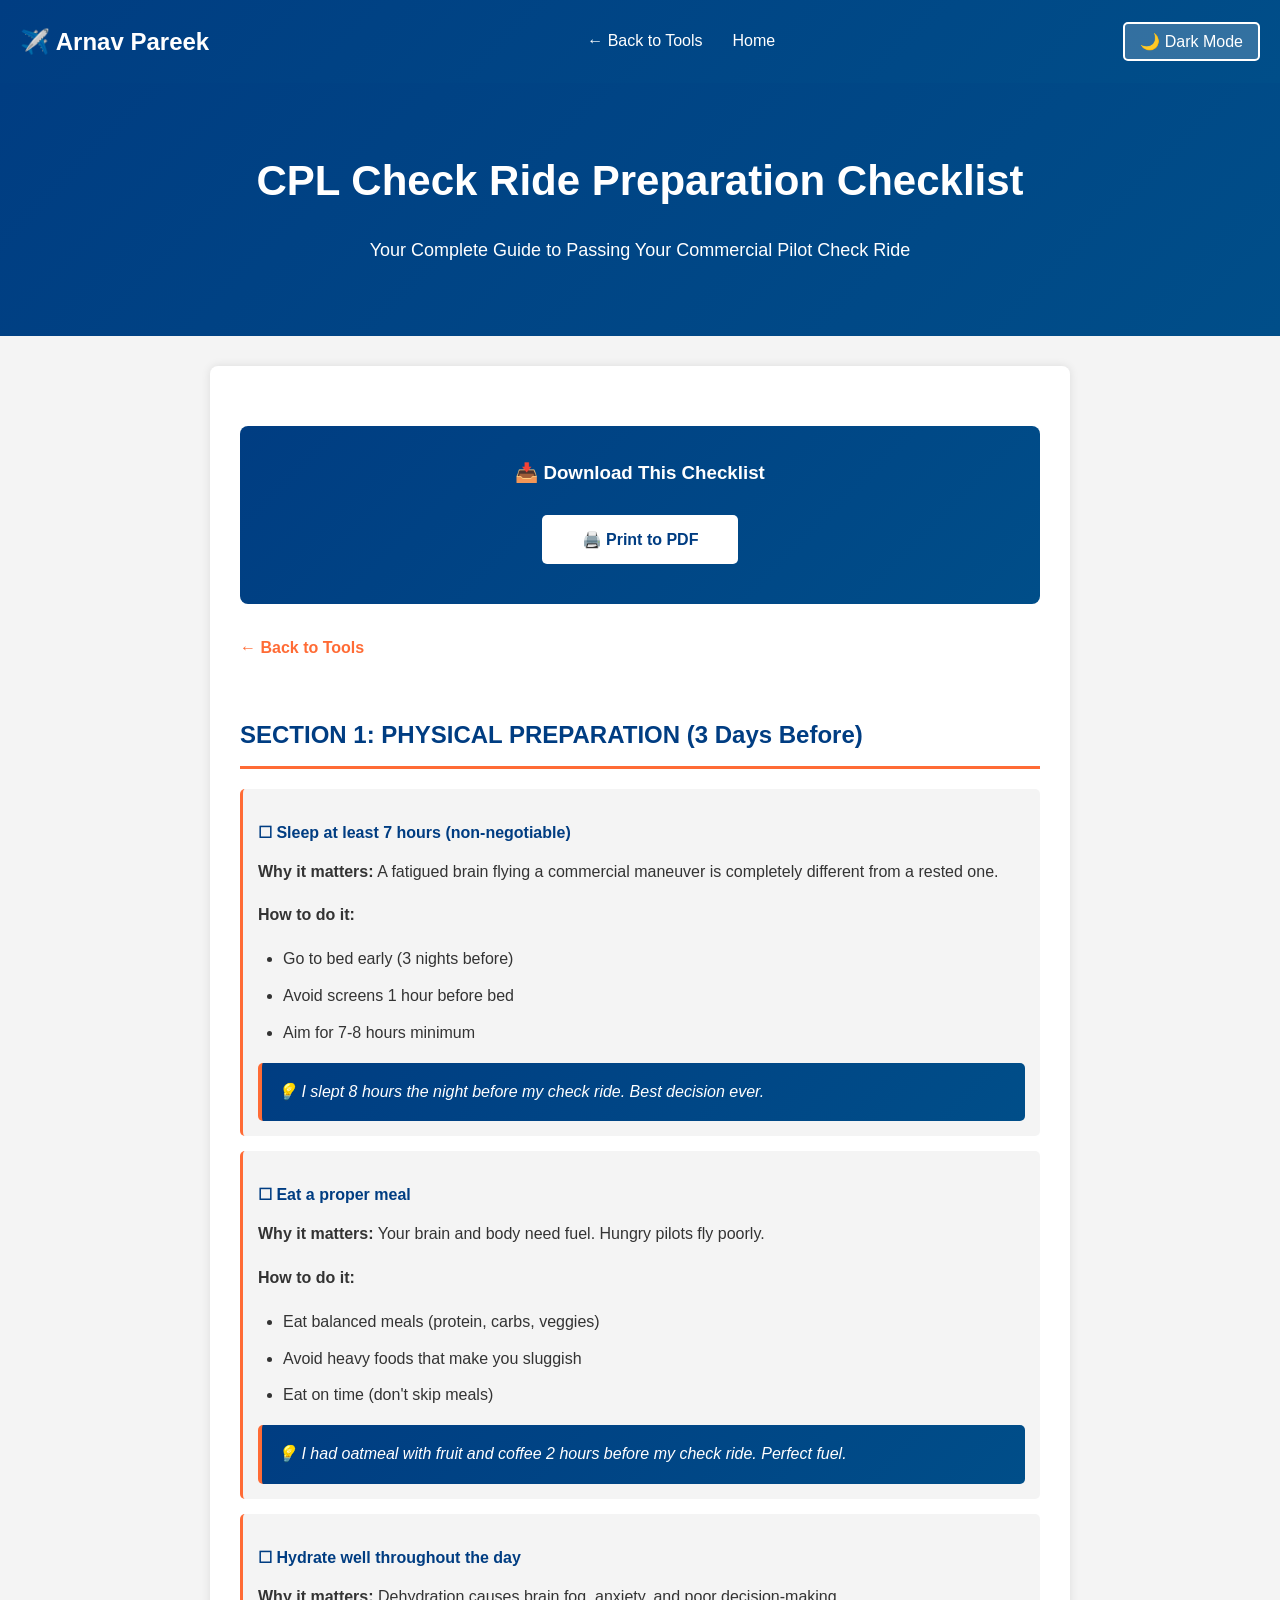
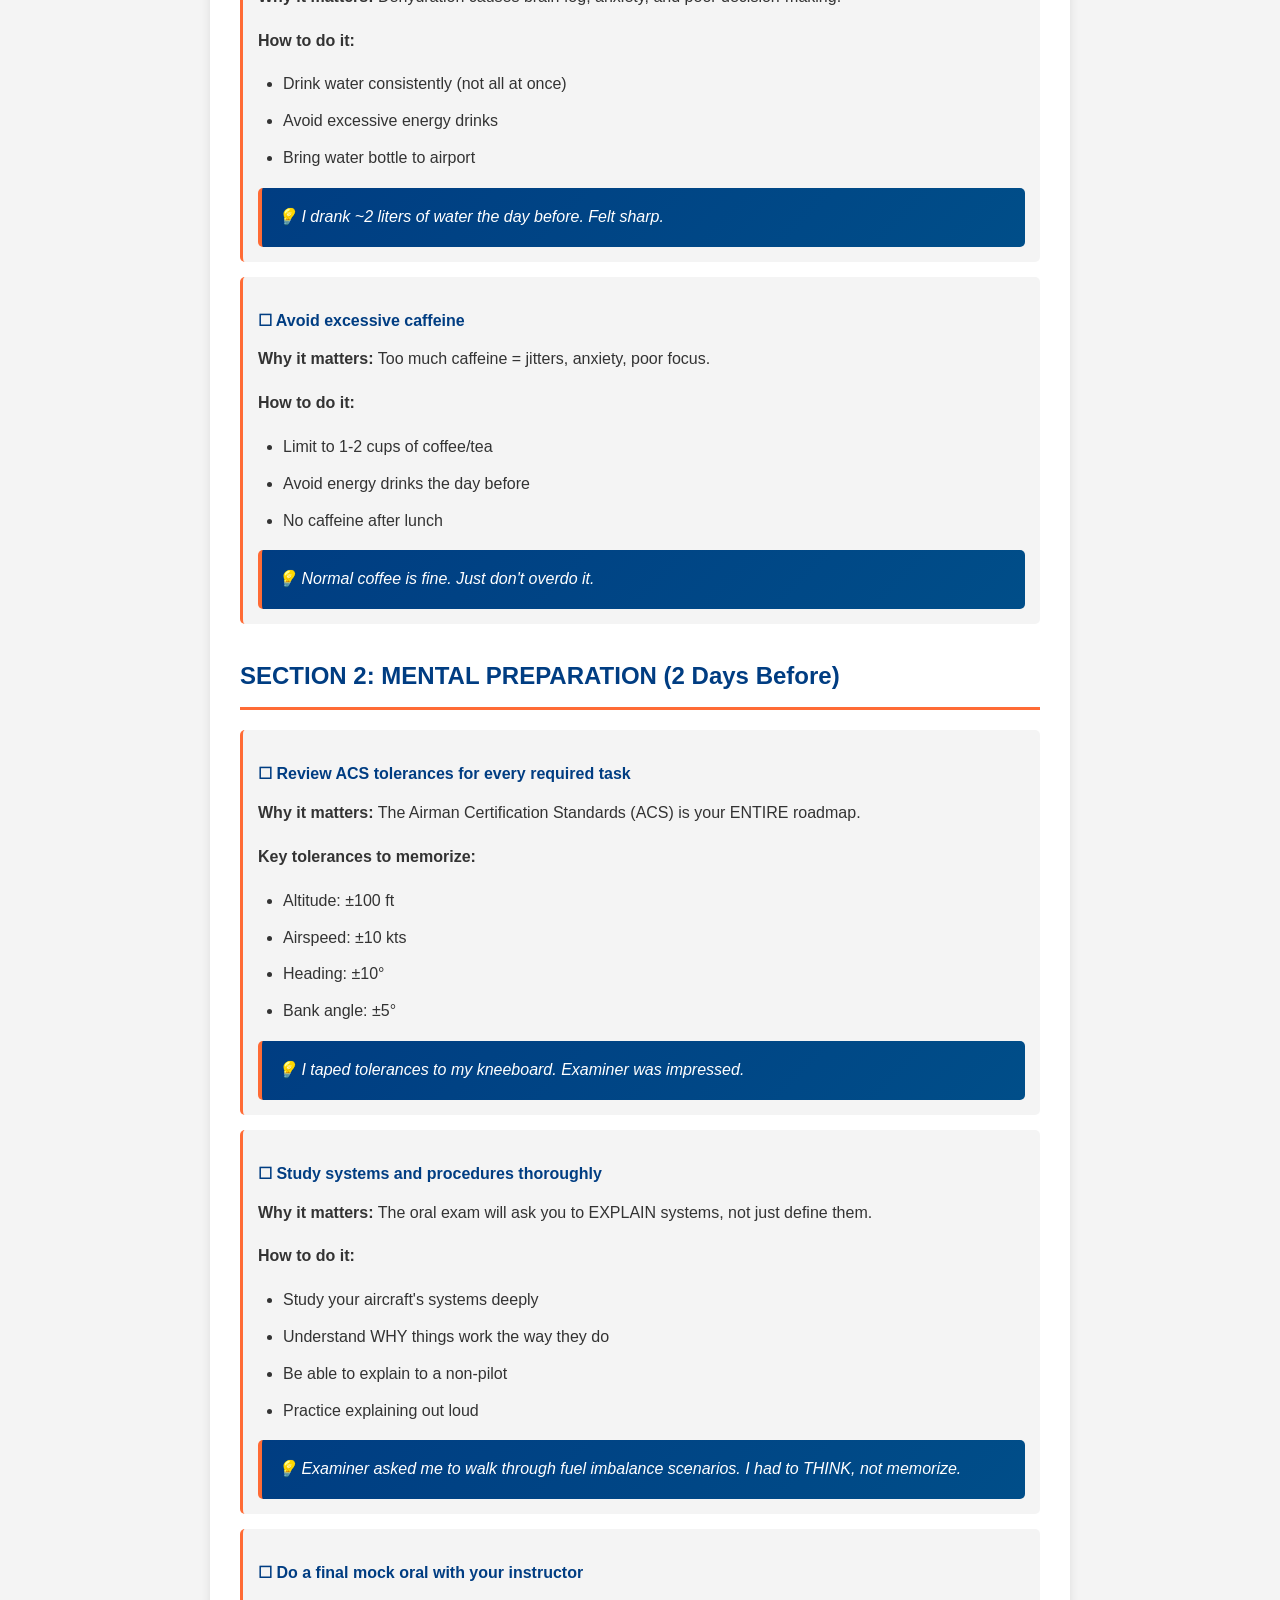
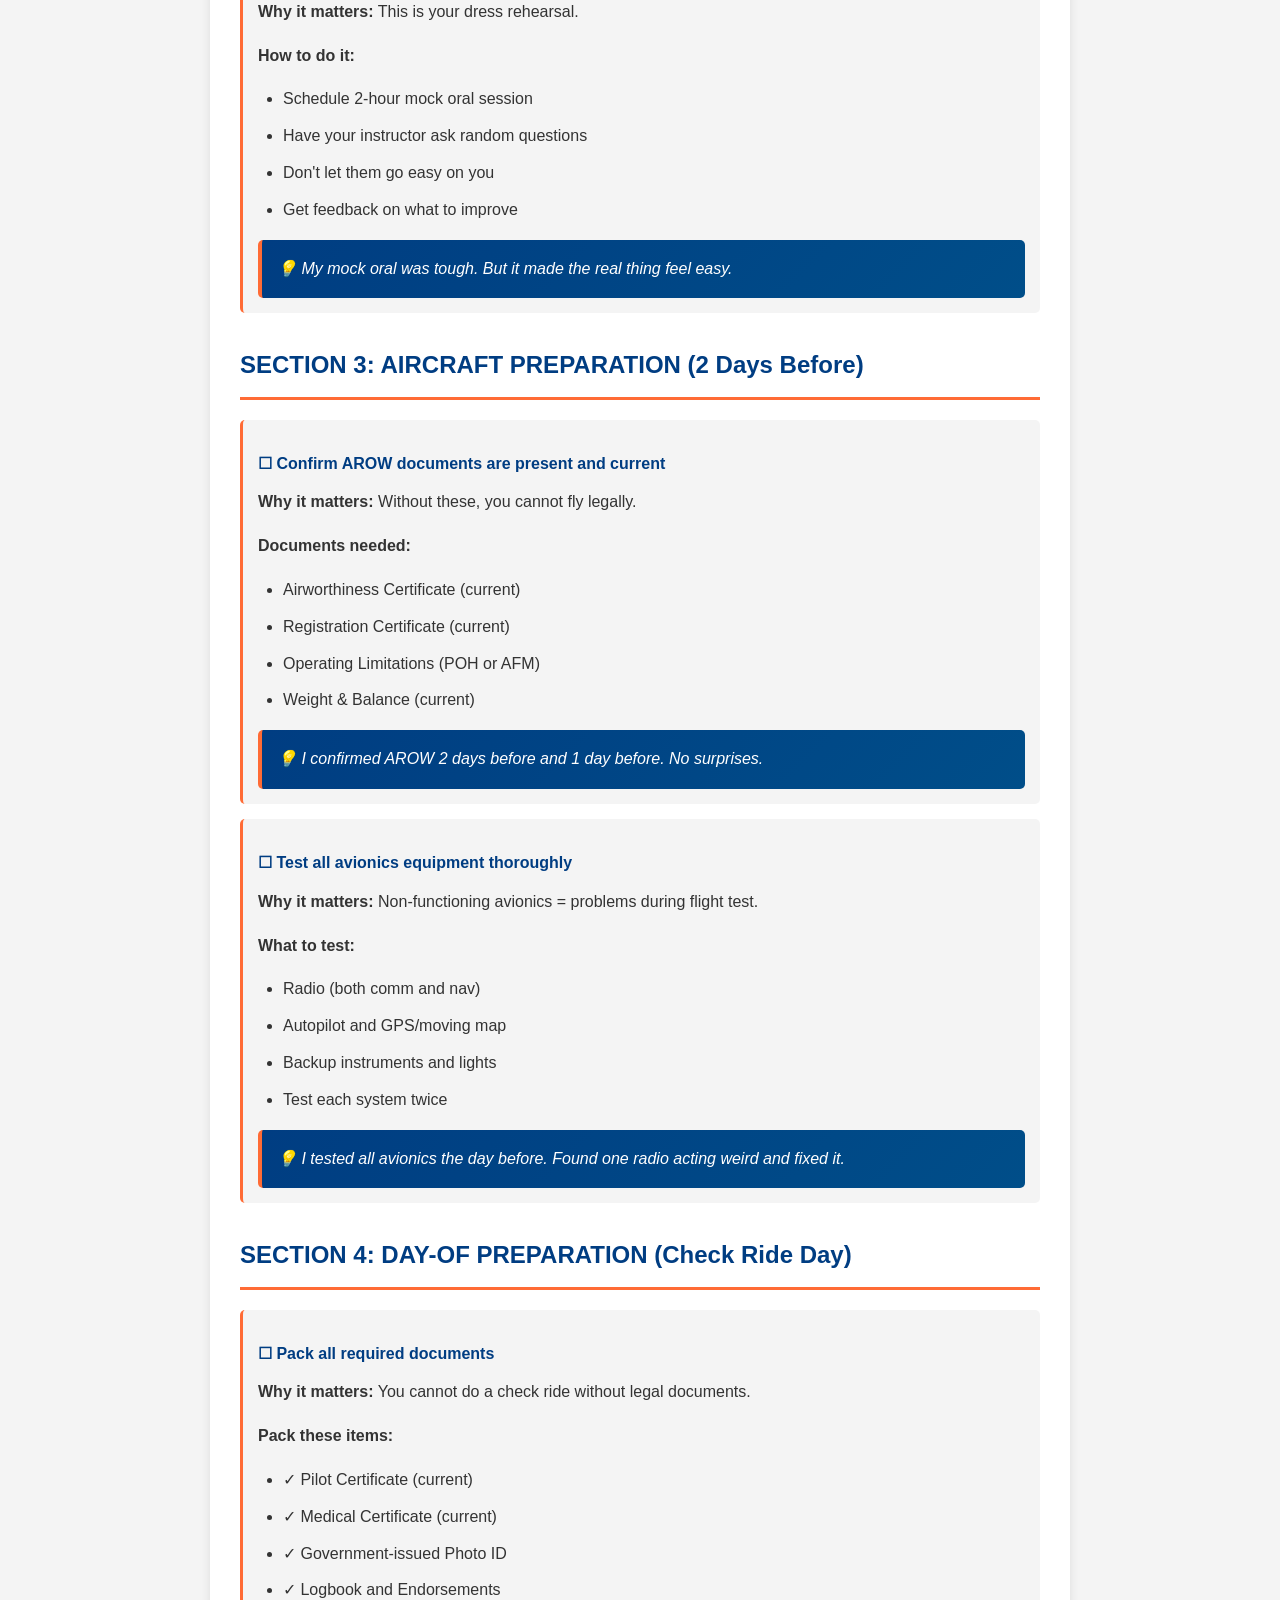
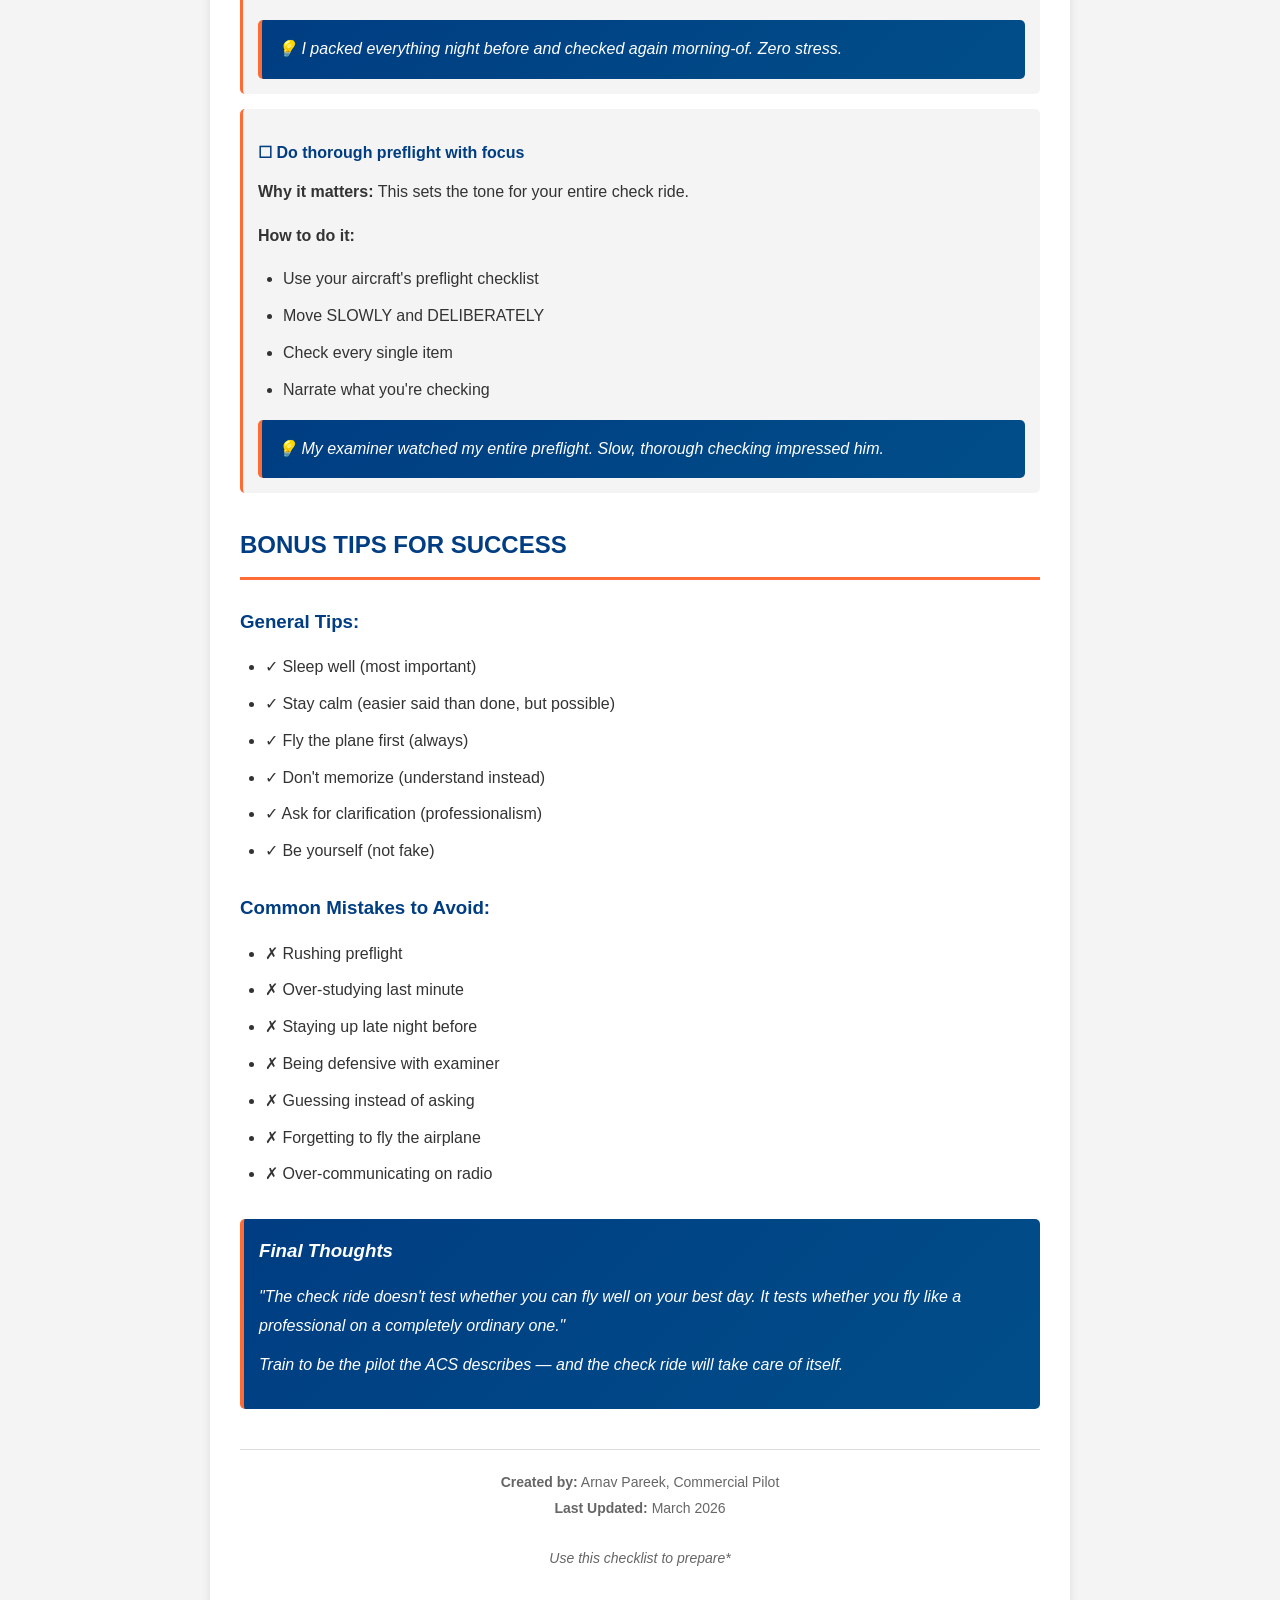
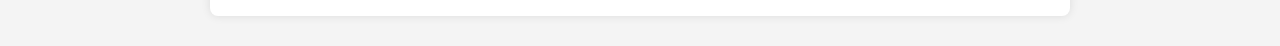
==== commit 186adb9f: "Add CPL Check Ride Preparation Checklist This HTML file contains a comprehensive checklist for CPL c" ====
--- a/cpl-checklist.html
+++ b/cpl-checklist.html
@@ -167,26 +167,6 @@
             margin: 30px 0;
         }
 
-        .download-btn {
-            background: var(--accent-color);
-            color: white;
-            padding: 15px 40px;
-            text-decoration: none;
-            border-radius: 5px;
-            font-size: 16px;
-            font-weight: bold;
-            display: inline-block;
-            margin: 10px;
-            transition: 0.3s;
-            border: none;
-            cursor: pointer;
-        }
-
-        .download-btn:hover {
-            background: #ff8c42;
-            transform: translateY(-2px);
-        }
-
         .print-btn {
             background: white;
             color: #003d82;
@@ -233,19 +213,6 @@
             border-left: 3px solid var(--accent-color);
         }
 
-        .checklist-header {
-            display: flex;
-            align-items: center;
-            margin-bottom: 10px;
-        }
-
-        .checkbox {
-            width: 20px;
-            height: 20px;
-            margin-right: 10px;
-            cursor: pointer;
-        }
-
         @media print {
             header, footer, .download-section, .back-link {
                 display: none;
@@ -268,7 +235,7 @@
         <div class="logo">✈️ Arnav Pareek</div>
     </div>
     <nav>
-        <a href="index.html#tools">Back to Tools</a>
+        <a href="index.html#tools">← Back to Tools</a>
         <a href="index.html">Home</a>
     </nav>
     <button class="dark-mode-toggle" onclick="toggleDarkMode()">🌙 Dark Mode</button>
@@ -285,7 +252,6 @@
         <div class="download-section">
             <h3 style="color: white; border: none; margin-top: 0;">📥 Download This Checklist</h3>
             <button class="print-btn" onclick="window.print()">🖨️ Print to PDF</button>
-            <a href="javascript:void(0)" class="download-btn" onclick="downloadChecklist()">⬇️ Download as PDF</a>
         </div>
 
         <a href="index.html#tools" class="back-link">← Back to Tools</a>
@@ -294,7 +260,7 @@
         
         <div class="checklist-item">
             <h4>☐ Sleep at least 7 hours (non-negotiable)</h4>
-            <p><strong>Why it matters:</strong> A fatigued brain flying a commercial maneuver is completely different from a rested one. This is not negotiable.</p>
+            <p><strong>Why it matters:</strong> A fatigued brain flying a commercial maneuver is completely different from a rested one.</p>
             <strong>How to do it:</strong>
             <ul>
                 <li>Go to bed early (3 nights before)</li>
@@ -330,7 +296,7 @@
 
         <div class="checklist-item">
             <h4>☐ Avoid excessive caffeine</h4>
-            <p><strong>Why it matters:</strong> Too much caffeine = jitters, anxiety, poor focus. Bad combo during check ride.</p>
+            <p><strong>Why it matters:</strong> Too much caffeine = jitters, anxiety, poor focus.</p>
             <strong>How to do it:</strong>
             <ul>
                 <li>Limit to 1-2 cups of coffee/tea</li>
@@ -340,58 +306,19 @@
             <div class="tip-box">💡 Normal coffee is fine. Just don't overdo it.</div>
         </div>
 
-        <div class="checklist-item">
-            <h4>☐ Do light exercise (walking, stretching)</h4>
-            <p><strong>Why it matters:</strong> Exercise reduces anxiety and clears your head. Light movement is key (not intense).</p>
-            <strong>How to do it:</strong>
-            <ul>
-                <li>20-30 minute walk</li>
-                <li>Stretching routine</li>
-                <li>Light yoga</li>
-                <li>Nothing strenuous</li>
-            </ul>
-            <div class="tip-box">💡 I took a 30-minute walk the afternoon before. Cleared my head completely.</div>
-        </div>
-
-        <div class="checklist-item">
-            <h4>☐ Arrive at airport 45 minutes early</h4>
-            <p><strong>Why it matters:</strong> Rushing = stress. Early arrival = calm, collected mindset.</p>
-            <strong>How to do it:</strong>
-            <ul>
-                <li>Plan your route to airport</li>
-                <li>Leave early to avoid traffic</li>
-                <li>Arrive with time to spare</li>
-                <li>Do NOT rush through preflight</li>
-            </ul>
-            <div class="tip-box">💡 I arrived 45 minutes early. Preflighted slowly and deliberately. No stress.</div>
-        </div>
-
-        <div class="checklist-item">
-            <h4>☐ Preflight slowly and deliberately</h4>
-            <p><strong>Why it matters:</strong> Rushing preflight causes you to miss things. Slow, methodical preflight shows the examiner your standard.</p>
-            <strong>How to do it:</strong>
-            <ul>
-                <li>Walk around the aircraft slowly</li>
-                <li>Use your preflight checklist from the POH</li>
-                <li>Check every item carefully</li>
-                <li>Narrate what you're checking</li>
-            </ul>
-            <div class="tip-box">💡 My examiner watched my preflight. Slow, deliberate checking impressed him.</div>
-        </div>
-
         <h2>SECTION 2: MENTAL PREPARATION (2 Days Before)</h2>
         
         <div class="checklist-item">
             <h4>☐ Review ACS tolerances for every required task</h4>
-            <p><strong>Why it matters:</strong> The Airman Certification Standards (ACS) is your ENTIRE roadmap. Know tolerances cold.</p>
-            <strong>How to do it:</strong>
-            <ul>
-                <li>Print your ACS document</li>
-                <li>Highlight all tolerance standards</li>
-                <li>Memorize: Altitude ±100 ft, Airspeed ±10 kts, Heading ±10°, Bank ±5°</li>
-                <li>Tape tolerances to your kneeboard</li>
-            </ul>
-            <div class="tip-box">💡 I taped tolerances to my kneeboard. Examiner was impressed with my knowledge.</div>
+            <p><strong>Why it matters:</strong> The Airman Certification Standards (ACS) is your ENTIRE roadmap.</p>
+            <strong>Key tolerances to memorize:</strong>
+            <ul>
+                <li>Altitude: ±100 ft</li>
+                <li>Airspeed: ±10 kts</li>
+                <li>Heading: ±10°</li>
+                <li>Bank angle: ±5°</li>
+            </ul>
+            <div class="tip-box">💡 I taped tolerances to my kneeboard. Examiner was impressed.</div>
         </div>
 
         <div class="checklist-item">
@@ -408,39 +335,13 @@
         </div>
 
         <div class="checklist-item">
-            <h4>☐ Brief emergency procedures</h4>
-            <p><strong>Why it matters:</strong> You need to know what to do if things go wrong. This builds confidence.</p>
-            <strong>How to do it:</strong>
-            <ul>
-                <li>Read emergency section of POH</li>
-                <li>Know engine failure procedures</li>
-                <li>Know systems failures procedures</li>
-                <li>Practice saying them out loud</li>
-            </ul>
-            <div class="tip-box">💡 I briefed emergency procedures calmly. It reduced my anxiety significantly.</div>
-        </div>
-
-        <div class="checklist-item">
-            <h4>☐ Visualize maneuvers</h4>
-            <p><strong>Why it matters:</strong> Mental practice is as important as flying. Visualization reduces anxiety and improves performance.</p>
-            <strong>How to do it:</strong>
-            <ul>
-                <li>Close your eyes and imagine flying perfectly</li>
-                <li>Feel the airplane moving</li>
-                <li>Imagine successful completion</li>
-                <li>Do this 5-10 minutes per day</li>
-            </ul>
-            <div class="tip-box">💡 I visualized a perfect chandelle every night. By check ride, it felt automatic.</div>
-        </div>
-
-        <div class="checklist-item">
             <h4>☐ Do a final mock oral with your instructor</h4>
-            <p><strong>Why it matters:</strong> This is your dress rehearsal. It shows you what to expect.</p>
+            <p><strong>Why it matters:</strong> This is your dress rehearsal.</p>
             <strong>How to do it:</strong>
             <ul>
                 <li>Schedule 2-hour mock oral session</li>
                 <li>Have your instructor ask random questions</li>
-                <li>Don't let them go easy</li>
+                <li>Don't let them go easy on you</li>
                 <li>Get feedback on what to improve</li>
             </ul>
             <div class="tip-box">💡 My mock oral was tough. But it made the real thing feel easy.</div>
@@ -450,7 +351,7 @@
         
         <div class="checklist-item">
             <h4>☐ Confirm AROW documents are present and current</h4>
-            <p><strong>Why it matters:</strong> Without these, you cannot fly legally. The examiner will check.</p>
+            <p><strong>Why it matters:</strong> Without these, you cannot fly legally.</p>
             <strong>Documents needed:</strong>
             <ul>
                 <li>Airworthiness Certificate (current)</li>
@@ -464,11 +365,11 @@
         <div class="checklist-item">
             <h4>☐ Test all avionics equipment thoroughly</h4>
             <p><strong>Why it matters:</strong> Non-functioning avionics = problems during flight test.</p>
-            <strong>How to do it:</strong>
-            <ul>
-                <li>Test radio (both comm and nav)</li>
-                <li>Test autopilot and GPS/moving map</li>
-                <li>Test backup instruments and lights</li>
+            <strong>What to test:</strong>
+            <ul>
+                <li>Radio (both comm and nav)</li>
+                <li>Autopilot and GPS/moving map</li>
+                <li>Backup instruments and lights</li>
                 <li>Test each system twice</li>
             </ul>
             <div class="tip-box">💡 I tested all avionics the day before. Found one radio acting weird and fixed it.</div>
@@ -479,7 +380,7 @@
         <div class="checklist-item">
             <h4>☐ Pack all required documents</h4>
             <p><strong>Why it matters:</strong> You cannot do a check ride without legal documents.</p>
-            <strong>Documents to pack:</strong>
+            <strong>Pack these items:</strong>
             <ul>
                 <li>✓ Pilot Certificate (current)</li>
                 <li>✓ Medical Certificate (current)</li>
@@ -487,6 +388,19 @@
                 <li>✓ Logbook and Endorsements</li>
             </ul>
             <div class="tip-box">💡 I packed everything night before and checked again morning-of. Zero stress.</div>
+        </div>
+
+        <div class="checklist-item">
+            <h4>☐ Do thorough preflight with focus</h4>
+            <p><strong>Why it matters:</strong> This sets the tone for your entire check ride.</p>
+            <strong>How to do it:</strong>
+            <ul>
+                <li>Use your aircraft's preflight checklist</li>
+                <li>Move SLOWLY and DELIBERATELY</li>
+                <li>Check every single item</li>
+                <li>Narrate what you're checking</li>
+            </ul>
+            <div class="tip-box">💡 My examiner watched my entire preflight. Slow, thorough checking impressed him.</div>
         </div>
 
         <h2>BONUS TIPS FOR SUCCESS</h2>
@@ -525,39 +439,4 @@
         <p style="margin-top: 40px; text-align: center; color: #666; font-size: 14px; border-top: 1px solid #ddd; padding-top: 20px;">
             <strong>Created by:</strong> Arnav Pareek, Commercial Pilot<br>
             <strong>Last Updated:</strong> March 2026<br><br>
-            <em>Use this checklist to prepare for your CPL check ride. Good luck! ✈️</em>
-        </p>
-    </section>
-
-</div>
-
-<footer>
-    <p>&copy; 2026 Arnav Pareek | Aviation Content Creator & CPL</p>
-</footer>
-
-<script>
-function toggleDarkMode() {
-    const html = document.documentElement;
-    html.classList.toggle('dark-mode');
-    
-    if (html.classList.contains('dark-mode')) {
-        localStorage.setItem('darkMode', 'true');
-    } else {
-        localStorage.setItem('darkMode', 'false');
-    }
-}
-
-function downloadChecklist() {
-    alert('PDF download feature coming soon! For now, you can click "Print to PDF" to save as PDF.');
-}
-
-window.addEventListener('load', function() {
-    const darkMode = localStorage.getItem('darkMode');
-    if (darkMode === 'true') {
-        document.documentElement.classList.add('dark-mode');
-    }
-});
-</script>
-
-</body>
-</html>
+            <em>Use this checklist to prepare*
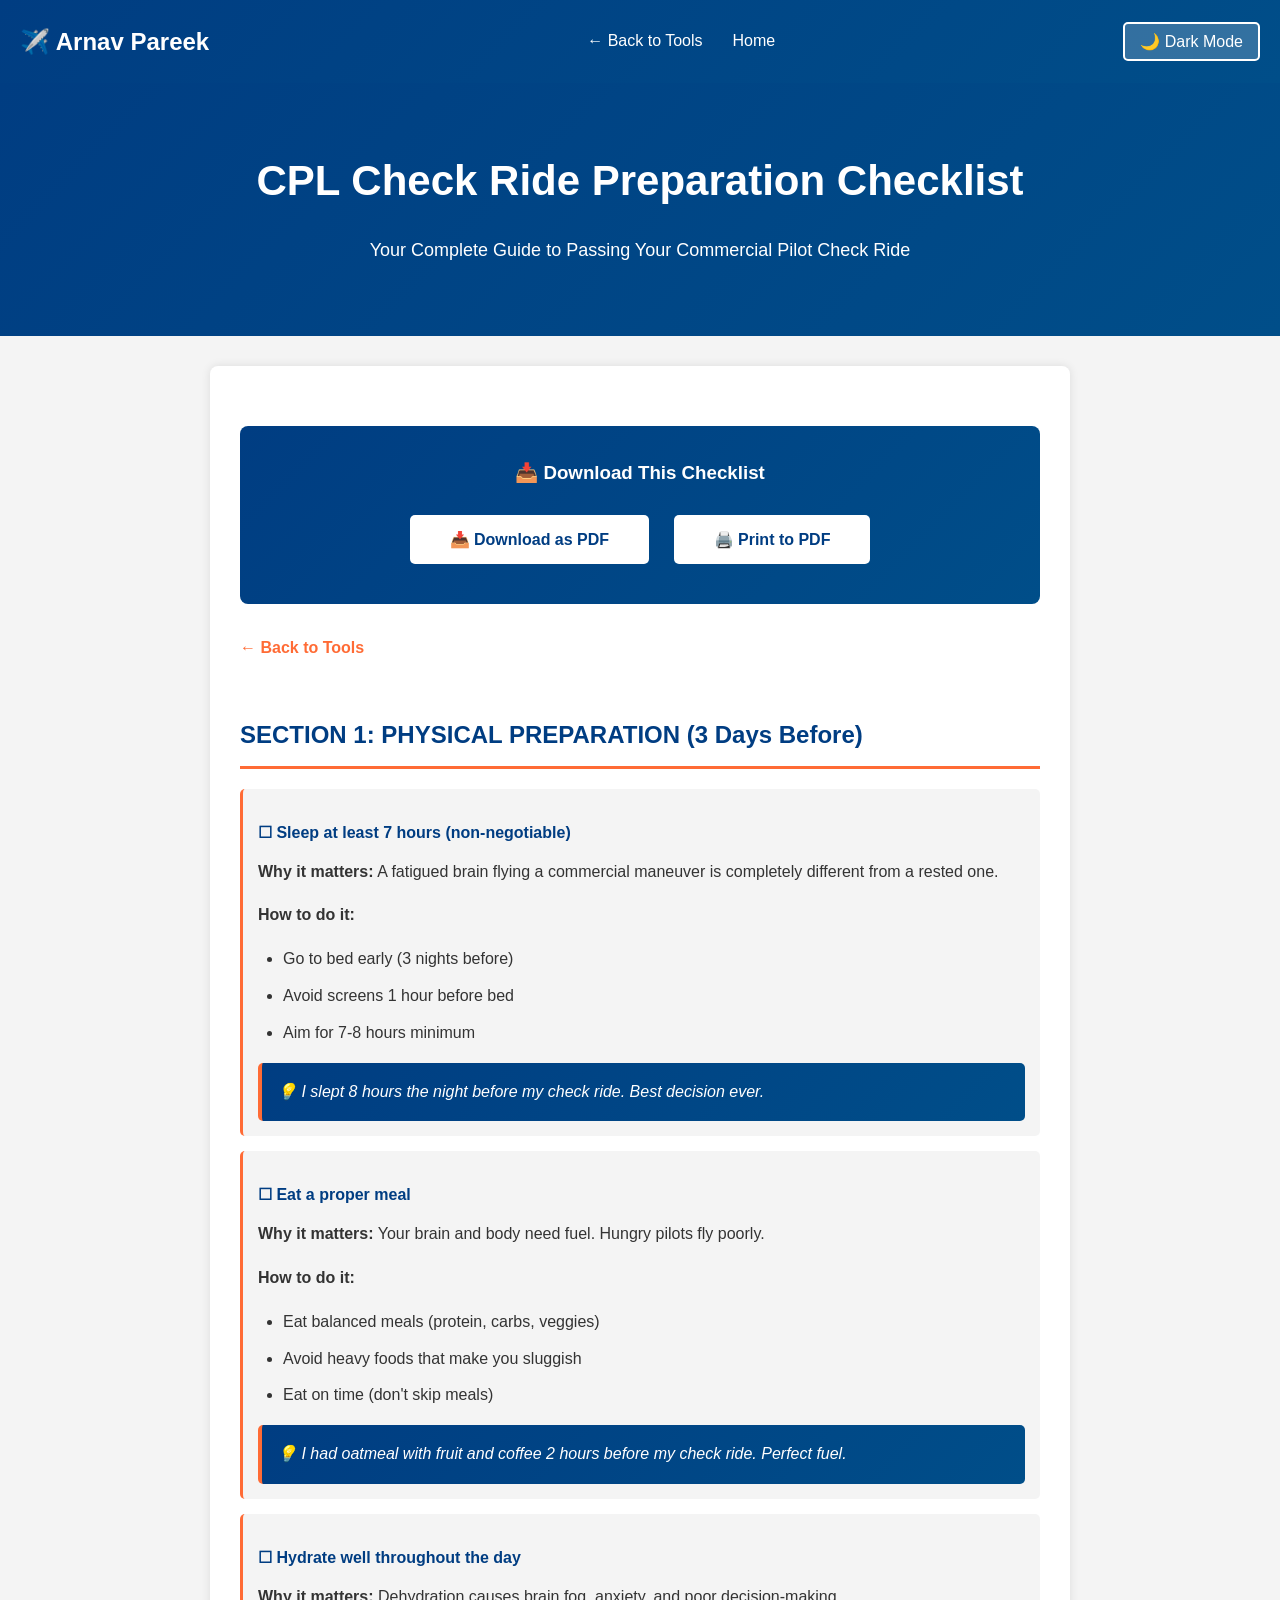
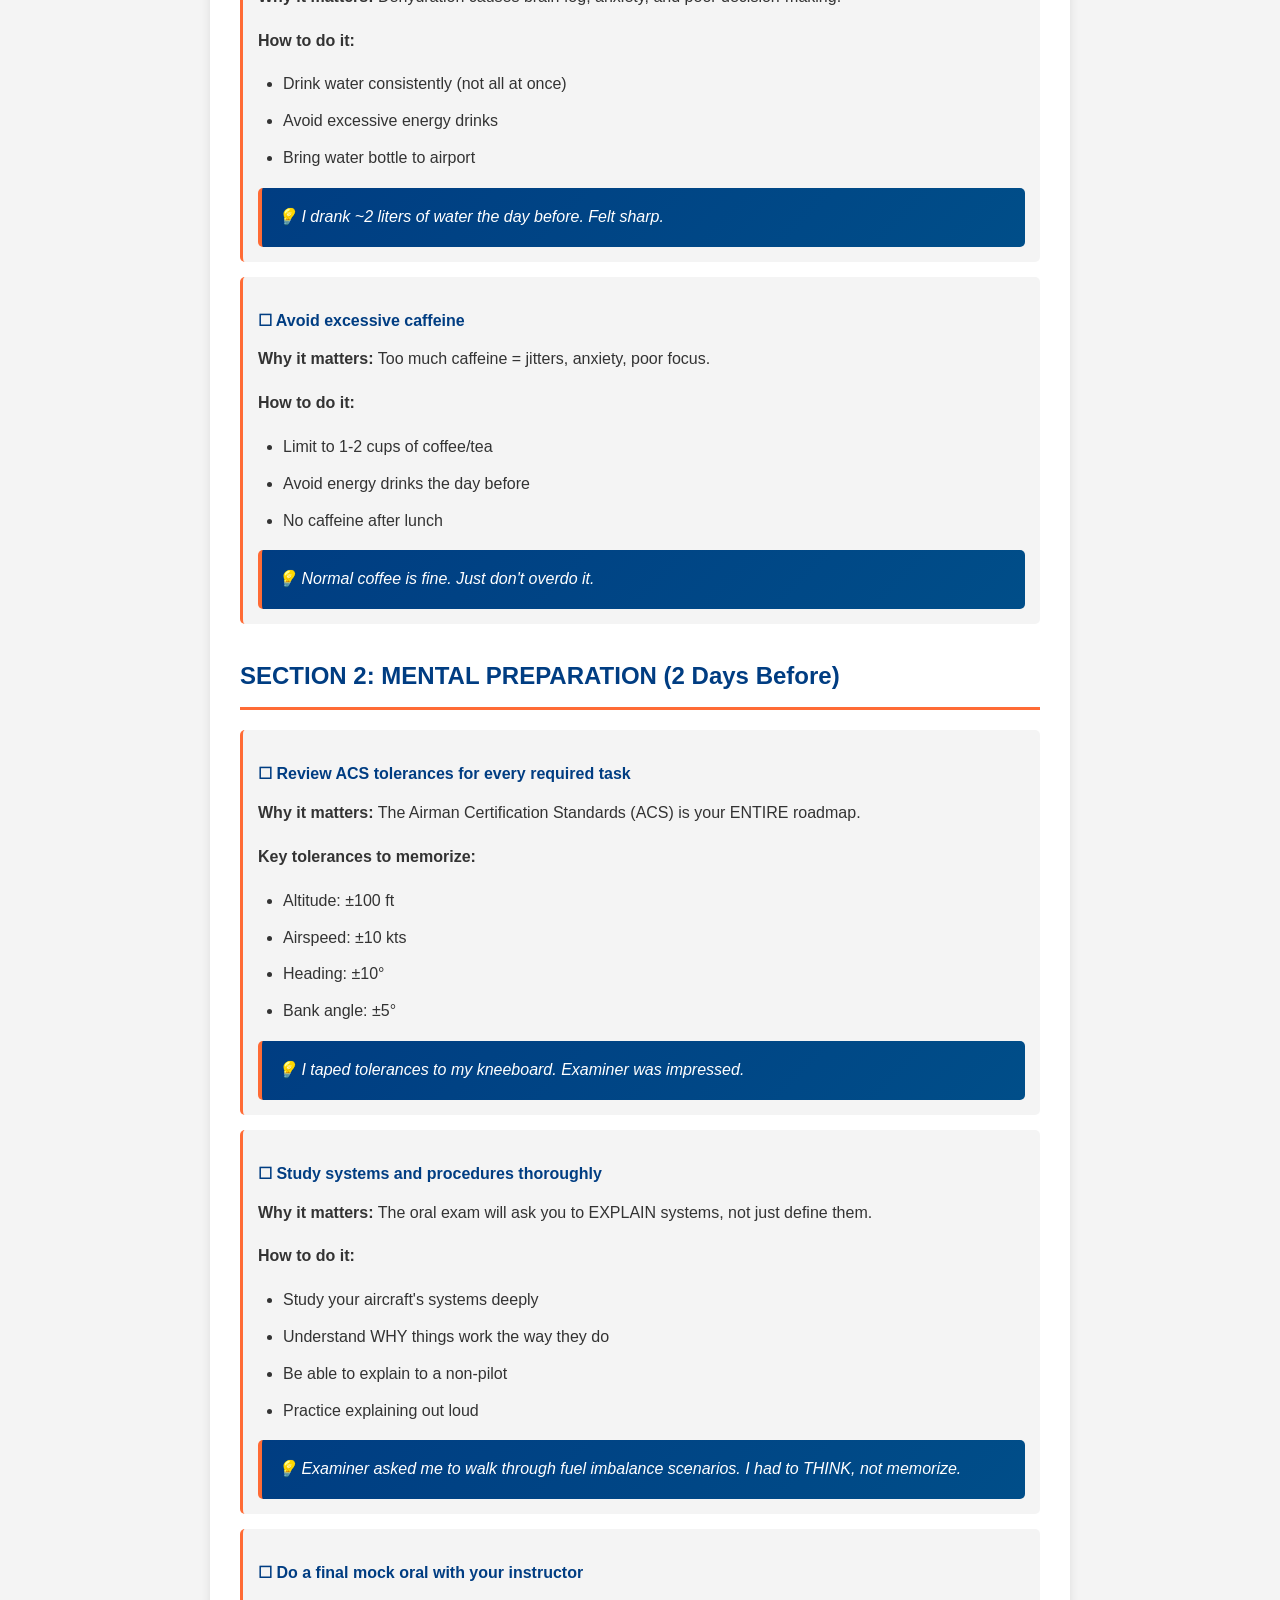
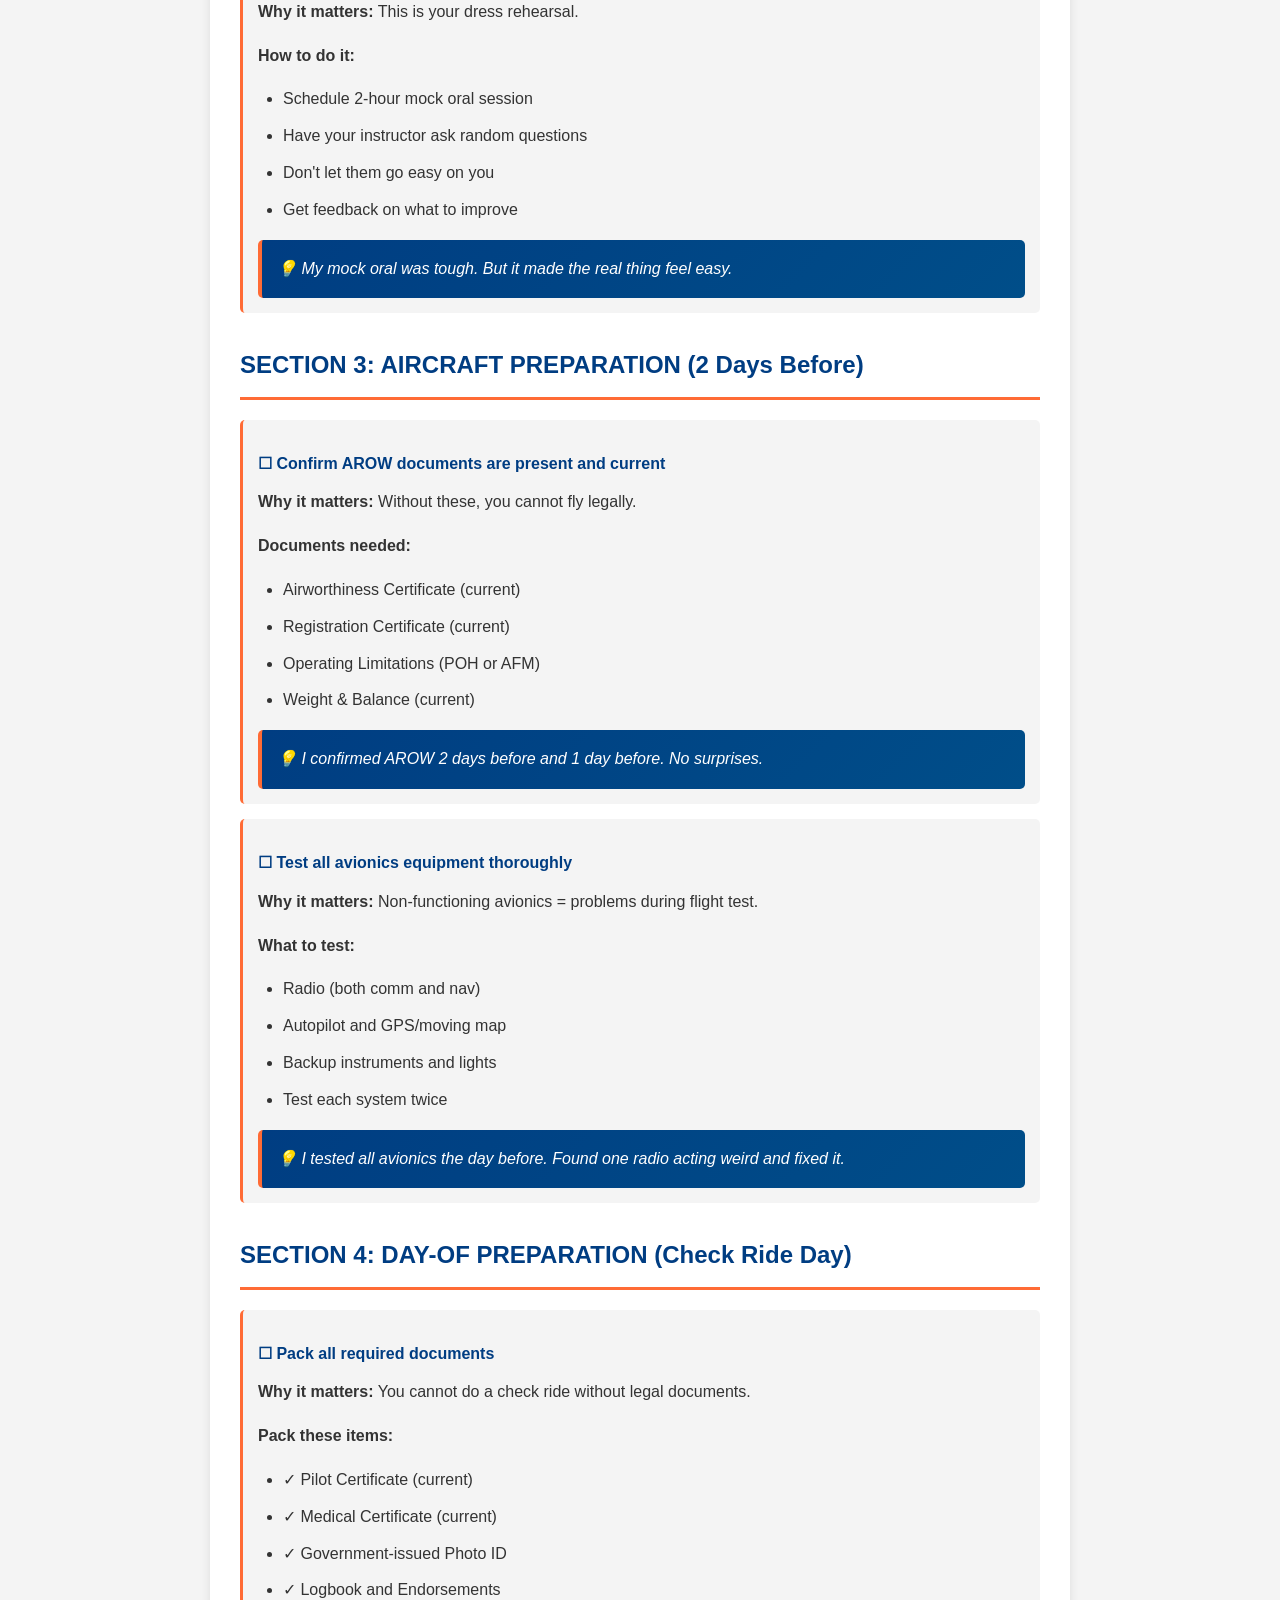
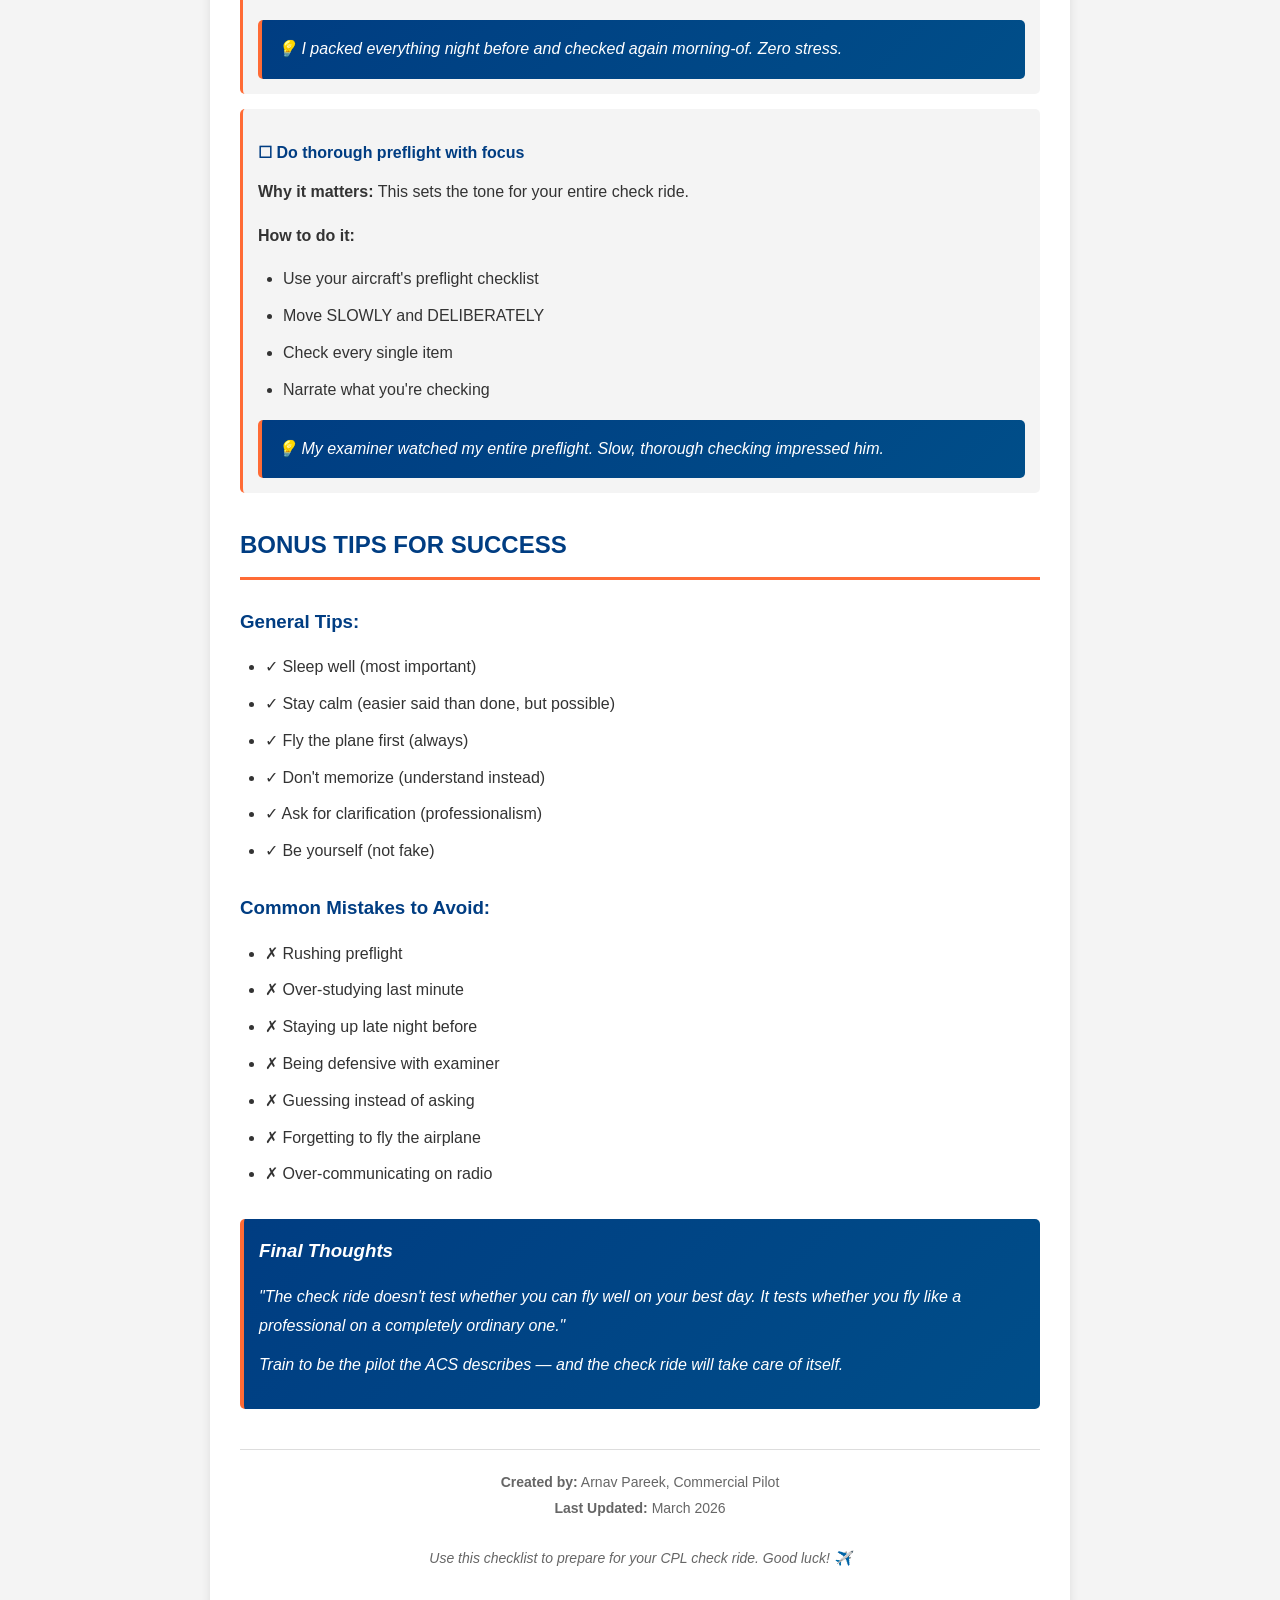
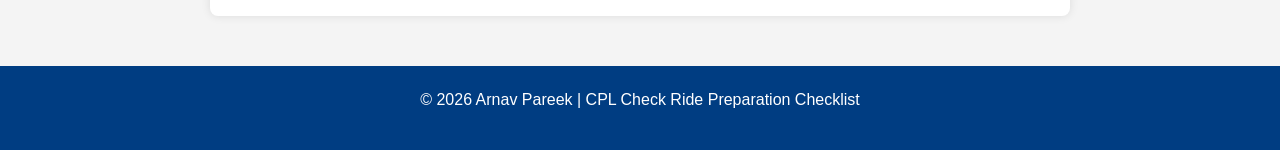
==== commit 5c5c9107: "Implement download button and email capture modal Added styles and functionality for a download butt" ====
--- a/cpl-checklist.html
+++ b/cpl-checklist.html
@@ -144,7 +144,7 @@
             margin-left: 25px;
         }
 
-        li {
+        li{
             margin: 8px 0;
         }
 
@@ -165,6 +165,26 @@
             border-radius: 8px;
             text-align: center;
             margin: 30px 0;
+        }
+
+        .download-btn {
+            background: white;
+            color: #003d82;
+            padding: 15px 40px;
+            border-radius: 5px;
+            font-size: 16px;
+            font-weight: bold;
+            display: inline-block;
+            margin: 10px;
+            transition: 0.3s;
+            border: none;
+            cursor: pointer;
+        }
+
+        .download-btn:hover {
+            background: var(--accent-color);
+            color: white;
+            transform: translateY(-2px);
         }
 
         .print-btn {
@@ -213,8 +233,150 @@
             border-left: 3px solid var(--accent-color);
         }
 
+        /* MODAL STYLES */
+        .modal {
+            display: none;
+            position: fixed;
+            z-index: 1000;
+            left: 0;
+            top: 0;
+            width: 100%;
+            height: 100%;
+            background-color: rgba(0, 0, 0, 0.5);
+            animation: fadeIn 0.3s;
+        }
+
+        .modal.show {
+            display: flex;
+            justify-content: center;
+            align-items: center;
+        }
+
+        @keyframes fadeIn {
+            from { opacity: 0; }
+            to { opacity: 1; }
+        }
+
+        .modal-content {
+            background-color: var(--card-bg);
+            padding: 40px;
+            border-radius: 10px;
+            width: 90%;
+            max-width: 500px;
+            box-shadow: 0 4px 20px rgba(0, 0, 0, 0.3);
+            animation: slideUp 0.3s;
+        }
+
+        @keyframes slideUp {
+            from {
+                transform: translateY(50px);
+                opacity: 0;
+            }
+            to {
+                transform: translateY(0);
+                opacity: 1;
+            }
+        }
+
+        .modal-header {
+            margin-bottom: 20px;
+            text-align: center;
+        }
+
+        .modal-header h2 {
+            color: #003d82;
+            margin: 0;
+            border: none;
+            padding-bottom: 0;
+        }
+
+        .modal-body {
+            margin-bottom: 20px;
+        }
+
+        .modal-body p {
+            color: var(--text-color);
+            margin-bottom: 15px;
+        }
+
+        .form-group {
+            margin-bottom: 15px;
+        }
+
+        .form-group label {
+            display: block;
+            margin-bottom: 8px;
+            font-weight: bold;
+            color: #003d82;
+        }
+
+        .form-group input {
+            width: 100%;
+            padding: 12px;
+            border: 2px solid #ddd;
+            border-radius: 5px;
+            font-size: 16px;
+            font-family: Arial, sans-serif;
+            background: var(--bg-color);
+            color: var(--text-color);
+        }
+
+        .form-group input:focus {
+            outline: none;
+            border-color: var(--accent-color);
+            box-shadow: 0 0 5px var(--accent-color);
+        }
+
+        .modal-buttons {
+            display: flex;
+            gap: 10px;
+            justify-content: center;
+        }
+
+        .modal-buttons button {
+            flex: 1;
+            padding: 12px;
+            border: none;
+            border-radius: 5px;
+            font-size: 16px;
+            font-weight: bold;
+            cursor: pointer;
+            transition: 0.3s;
+        }
+
+        .modal-buttons .submit-btn {
+            background: var(--accent-color);
+            color: white;
+        }
+
+        .modal-buttons .submit-btn:hover {
+            background: #003d82;
+        }
+
+        .modal-buttons .cancel-btn {
+            background: #999;
+            color: white;
+        }
+
+        .modal-buttons .cancel-btn:hover {
+            background: #666;
+        }
+
+        .success-message {
+            display: none;
+            text-align: center;
+            color: #28a745;
+            font-weight: bold;
+            margin-top: 15px;
+        }
+
+        .success-message.show {
+            display: block;
+            animation: fadeIn 0.3s;
+        }
+
         @media print {
-            header, footer, .download-section, .back-link {
+            header, footer, .download-section, .back-link, .modal {
                 display: none;
             }
             body {
@@ -224,6 +386,34 @@
             section {
                 background: white;
                 page-break-inside: avoid;
+            }
+        }
+
+        @media (max-width: 768px) {
+            header {
+                flex-direction: column;
+                gap: 10px;
+            }
+
+            nav {
+                flex-direction: column;
+                gap: 10px;
+                width: 100%;
+            }
+
+            nav a {
+                font-size: 14px;
+            }
+
+            .modal-content {
+                padding: 20px;
+                width: 95%;
+            }
+
+            .download-btn, .print-btn {
+                display: block;
+                width: 100%;
+                margin: 10px 0;
             }
         }
     </style>
@@ -251,6 +441,7 @@
     <section>
         <div class="download-section">
             <h3 style="color: white; border: none; margin-top: 0;">📥 Download This Checklist</h3>
+            <button class="download-btn" onclick="openEmailModal()">📥 Download as PDF</button>
             <button class="print-btn" onclick="window.print()">🖨️ Print to PDF</button>
         </div>
 
@@ -439,4 +630,124 @@
         <p style="margin-top: 40px; text-align: center; color: #666; font-size: 14px; border-top: 1px solid #ddd; padding-top: 20px;">
             <strong>Created by:</strong> Arnav Pareek, Commercial Pilot<br>
             <strong>Last Updated:</strong> March 2026<br><br>
-            <em>Use this checklist to prepare*
+            <em>Use this checklist to prepare for your CPL check ride. Good luck! ✈️</em>
+        </p>
+    </section>
+
+</div>
+
+<!-- EMAIL CAPTURE MODAL -->
+<div id="emailModal" class="modal">
+    <div class="modal-content">
+        <div class="modal-header">
+            <h2>📥 Get Your Checklist</h2>
+        </div>
+        <div class="modal-body">
+            <p>Enter your email to download the CPL Check Ride Preparation Checklist as PDF!</p>
+            <form id="emailForm" onsubmit="submitEmail(event)">
+                <div class="form-group">
+                    <label for="emailInput">Email Address *</label>
+                    <input type="email" id="emailInput" name="email" required placeholder="your@email.com">
+                </div>
+                <div class="modal-buttons">
+                    <button type="submit" class="submit-btn">Download PDF</button>
+                    <button type="button" class="cancel-btn" onclick="closeEmailModal()">Cancel</button>
+                </div>
+                <div class="success-message" id="successMessage">
+                    ✅ Email submitted! Downloading your PDF...
+                </div>
+            </form>
+        </div>
+    </div>
+</div>
+
+<footer>
+    <p>&copy; 2026 Arnav Pareek | CPL Check Ride Preparation Checklist</p>
+</footer>
+
+<script>
+    function toggleDarkMode() {
+        const html = document.documentElement;
+        html.classList.toggle('dark-mode');
+        
+        if (html.classList.contains('dark-mode')) {
+            localStorage.setItem('darkMode', 'true');
+        } else {
+            localStorage.setItem('darkMode', 'false');
+        }
+    }
+
+    function openEmailModal() {
+        document.getElementById('emailModal').classList.add('show');
+    }
+
+    function closeEmailModal() {
+        document.getElementById('emailModal').classList.remove('show');
+        document.getElementById('emailForm').reset();
+        document.getElementById('successMessage').classList.remove('show');
+    }
+
+    function submitEmail(event) {
+        event.preventDefault();
+        
+        const email = document.getElementById('emailInput').value;
+        const formURL = 'https://docs.google.com/forms/d/e/1FAIpQLSd0y44x4vV8jsWjV0FjGS5p6auaFe1ruugGJxTrADoDSOa2Fw/formResponse';
+        const formData = new FormData();
+        
+        // Google Form field ID for email (entry.725447602)
+        formData.append('entry.725447602', email);
+        
+        // Submit to Google Forms
+        fetch(formURL, {
+            method: 'POST',
+            body: formData,
+            mode: 'no-cors'
+        }).then(() => {
+            // Show success message
+            document.getElementById('successMessage').classList.add('show');
+            
+            // Download PDF after 1 second
+            setTimeout(() => {
+                downloadPDF();
+                closeEmailModal();
+            }, 1000);
+        }).catch(error => {
+            console.log('Form submitted (cross-origin limitation)');
+            // Still download PDF even if there's a CORS error
+            setTimeout(() => {
+                downloadPDF();
+                closeEmailModal();
+            }, 1000);
+        });
+    }
+
+    function downloadPDF() {
+        // Create a link to download the PDF
+        const pdfUrl = 'cpl-checklist.pdf'; // Your PDF file name
+        const link = document.createElement('a');
+        link.href = pdfUrl;
+        link.download = 'CPL-Check-Ride-Preparation-Checklist.pdf';
+        document.body.appendChild(link);
+        link.click();
+        document.body.removeChild(link);
+    }
+
+    window.addEventListener('load', () => {
+        // Load dark mode preference
+        const darkMode = localStorage.getItem('darkMode');
+        if (darkMode === 'true') {
+            document.documentElement.classList.add('dark-mode');
+        }
+    });
+
+    // Close modal when clicking outside
+    window.addEventListener('click', (event) => {
+        const modal = document.getElementById('emailModal');
+        if (event.target === modal) {
+            closeEmailModal();
+        }
+    });
+</script>
+
+</body>
+</html>
